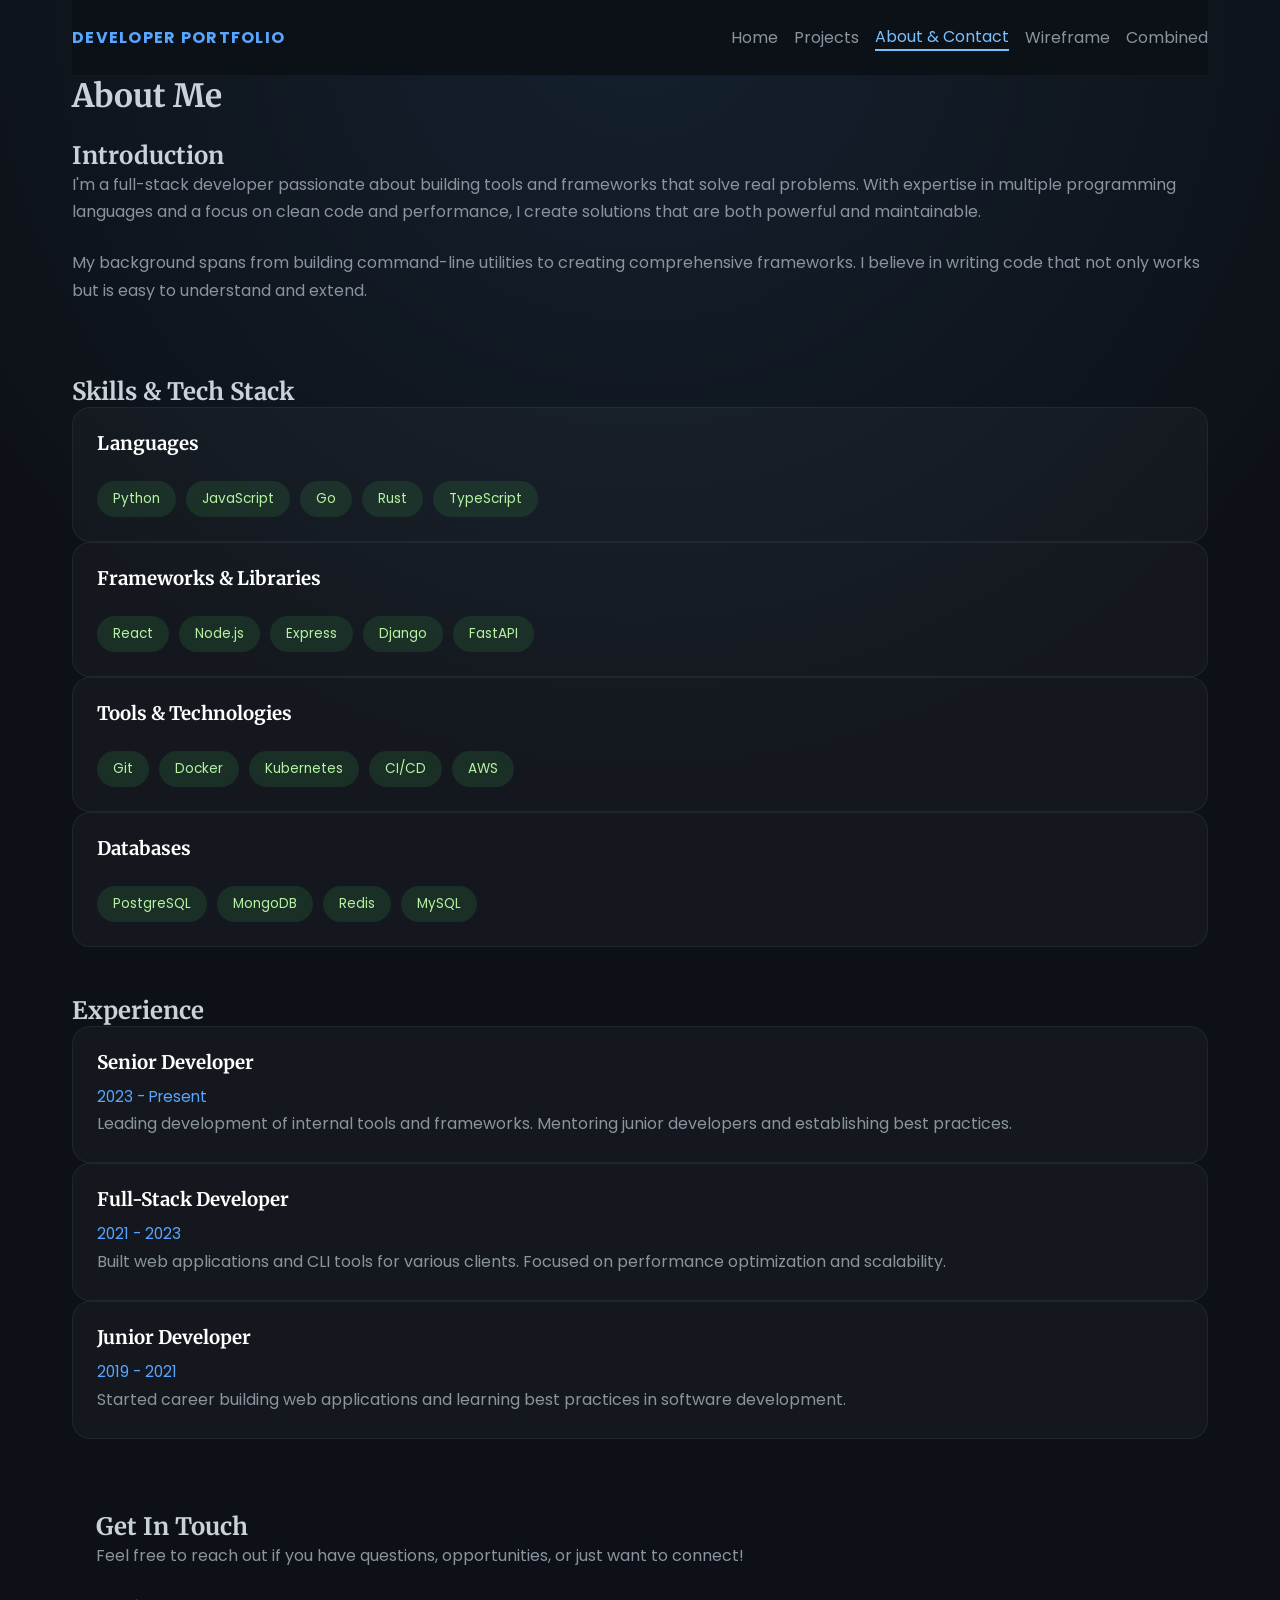
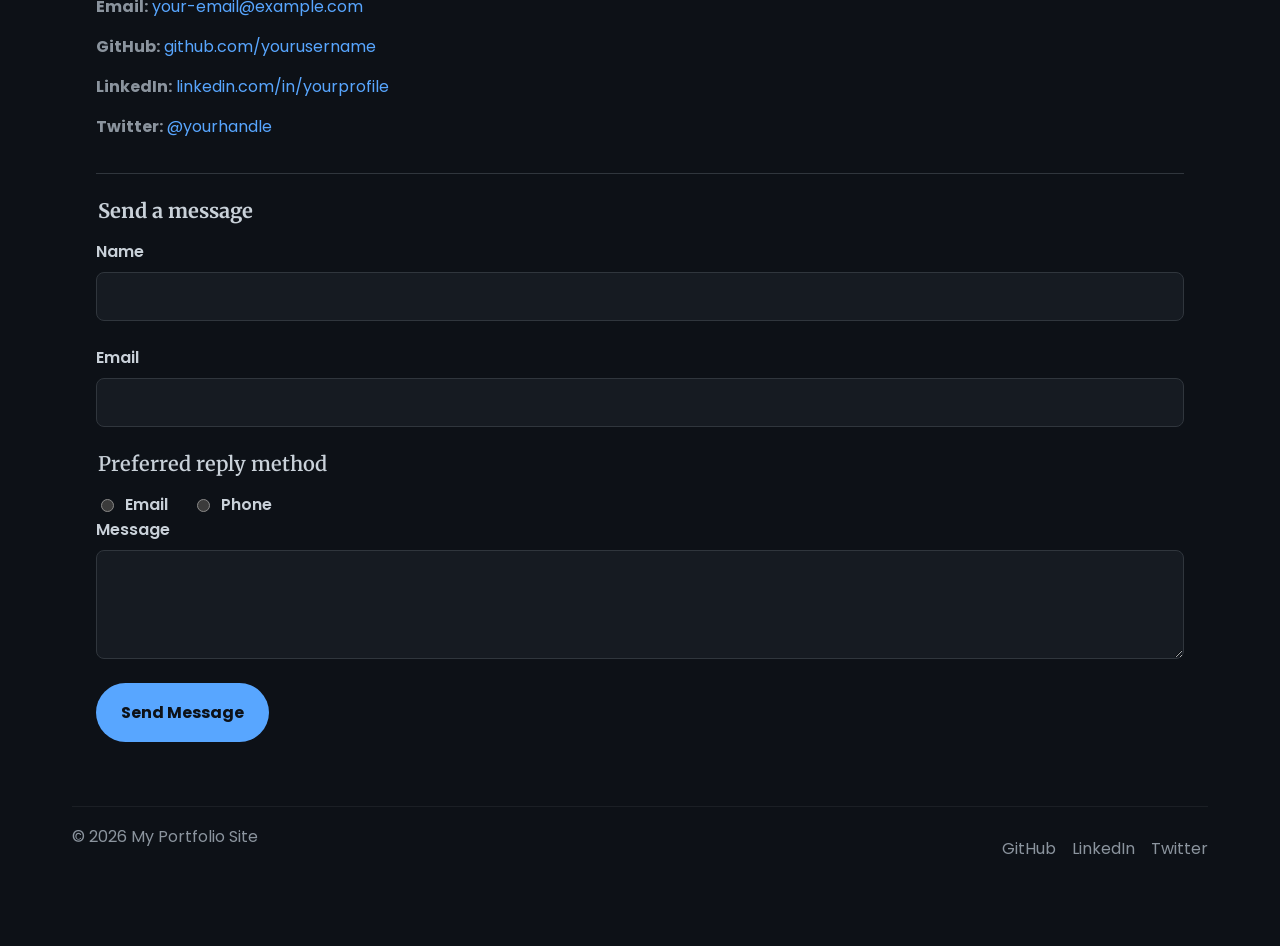
==== pages/about.html @ 25bc6c92 "Extract shared header/footer component and de-duplicate styles Co-Authored-By: Devin AI <158243242+d" ====
<!DOCTYPE html>
<html lang="en">
<head>
    <meta charset="UTF-8">
    <meta name="viewport" content="width=device-width, initial-scale=1.0">
    <title>About &amp; Contact - My Portfolio</title>
    <link rel="stylesheet" href="../assets/css/styles.css">
    <script src="../assets/js/site-chrome.js"></script>
</head>
<body>
    <div class="site-wrapper">

    <!-- Shared Navigation -->
    <site-header root="../" current="about"></site-header>

    <!-- Page Content -->
    <main class="page-main">
        <h1>About Me</h1>

        <!-- About Section -->
        <section class="about-section">
            <h2>Introduction</h2>
            <p>I'm a full-stack developer passionate about building tools and frameworks that solve real problems. With expertise in multiple programming languages and a focus on clean code and performance, I create solutions that are both powerful and maintainable.</p>
            <p>My background spans from building command-line utilities to creating comprehensive frameworks. I believe in writing code that not only works but is easy to understand and extend.</p>
        </section>

        <!-- Skills &amp; Tech Stack Section -->
        <section class="skills-section">
            <h2>Skills &amp; Tech Stack</h2>

            <article class="skill-category">
                <h3>Languages</h3>
                <div class="skill-list">
                    <span class="skill-tag">Python</span>
                    <span class="skill-tag">JavaScript</span>
                    <span class="skill-tag">Go</span>
                    <span class="skill-tag">Rust</span>
                    <span class="skill-tag">TypeScript</span>
                </div>
            </article>

            <article class="skill-category">
                <h3>Frameworks &amp; Libraries</h3>
                <div class="skill-list">
                    <span class="skill-tag">React</span>
                    <span class="skill-tag">Node.js</span>
                    <span class="skill-tag">Express</span>
                    <span class="skill-tag">Django</span>
                    <span class="skill-tag">FastAPI</span>
                </div>
            </article>

            <article class="skill-category">
                <h3>Tools &amp; Technologies</h3>
                <div class="skill-list">
                    <span class="skill-tag">Git</span>
                    <span class="skill-tag">Docker</span>
                    <span class="skill-tag">Kubernetes</span>
                    <span class="skill-tag">CI/CD</span>
                    <span class="skill-tag">AWS</span>
                </div>
            </article>

            <article class="skill-category">
                <h3>Databases</h3>
                <div class="skill-list">
                    <span class="skill-tag">PostgreSQL</span>
                    <span class="skill-tag">MongoDB</span>
                    <span class="skill-tag">Redis</span>
                    <span class="skill-tag">MySQL</span>
                </div>
            </article>
        </section>

        <!-- Experience Section -->
        <section class="experience-section">
            <h2>Experience</h2>

            <article class="experience-item">
                <h3>Senior Developer</h3>
                <p class="time-period">2023 - Present</p>
                <p>Leading development of internal tools and frameworks. Mentoring junior developers and establishing best practices.</p>
            </article>

            <article class="experience-item">
                <h3>Full-Stack Developer</h3>
                <p class="time-period">2021 - 2023</p>
                <p>Built web applications and CLI tools for various clients. Focused on performance optimization and scalability.</p>
            </article>

            <article class="experience-item">
                <h3>Junior Developer</h3>
                <p class="time-period">2019 - 2021</p>
                <p>Started career building web applications and learning best practices in software development.</p>
            </article>
        </section>

        <!-- Contact Section -->
        <section class="contact-section">
            <h2>Get In Touch</h2>
            <p>Feel free to reach out if you have questions, opportunities, or just want to connect!</p>

            <div class="contact-info">
                <p>
                    <strong>Email:</strong>
                    <a href="mailto:your-email@example.com">your-email@example.com</a>
                </p>
                <p>
                    <strong>GitHub:</strong>
                    <a href="https://github.com/yourusername" target="_blank" rel="noopener noreferrer">github.com/yourusername</a>
                </p>
                <p>
                    <strong>LinkedIn:</strong>
                    <a href="https://linkedin.com/in/yourprofile" target="_blank" rel="noopener noreferrer">linkedin.com/in/yourprofile</a>
                </p>
                <p>
                    <strong>Twitter:</strong>
                    <a href="https://twitter.com/yourhandle" target="_blank" rel="noopener noreferrer">@yourhandle</a>
                </p>
            </div>

            <form class="contact-form" novalidate>
                <fieldset>
                    <legend>Send a message</legend>

                    <div class="form-field">
                        <label for="contact-name">Name</label>
                        <input id="contact-name" name="name" type="text" autocomplete="name" required aria-describedby="name-error">
                        <p class="error-message" id="name-error">Enter your name.</p>
                    </div>

                    <div class="form-field">
                        <label for="contact-email">Email</label>
                        <input id="contact-email" name="email" type="email" autocomplete="email" required aria-describedby="email-error">
                        <p class="error-message" id="email-error">Enter a valid email address.</p>
                    </div>

                    <fieldset class="contact-method-group">
                        <legend>Preferred reply method</legend>
                        <div class="radio-options">
                            <div>
                                <input id="reply-email" name="reply-method" type="radio" value="email" required aria-describedby="reply-error">
                                <label for="reply-email">Email</label>
                            </div>
                            <div>
                                <input id="reply-phone" name="reply-method" type="radio" value="phone" aria-describedby="reply-error">
                                <label for="reply-phone">Phone</label>
                            </div>
                        </div>
                        <p class="error-message" id="reply-error">Choose a preferred reply method.</p>
                    </fieldset>

                    <div class="form-field">
                        <label for="contact-message">Message</label>
                        <textarea id="contact-message" name="message" rows="5" required aria-describedby="message-error"></textarea>
                        <p class="error-message" id="message-error">Enter a brief message.</p>
                    </div>

                    <button class="cta-button" type="submit">Send Message</button>
                    <p class="form-status" role="status" aria-live="polite"></p>
                </fieldset>
            </form>
        </section>
    </main>

    <!-- Footer Element -->
    <site-footer></site-footer>
    </div>
    <script src="../assets/js/contact-form.js"></script>
</body>
</html>
---- assets/css/styles.css ----
/* Shared portfolio styles */
@import url('https://fonts.googleapis.com/css2?family=Merriweather:wght@400;700&family=Poppins:wght@300;400;600;700&display=swap');

:root {
    color-scheme: dark;
    /* color palette */
    --bg: #0d1117;
    --surface: #161b22;
    --surface-strong: #21262d;
    --surface-soft: rgba(255, 255, 255, 0.03);
    --border: #30363d;
    --border-soft: rgba(115, 132, 145, 0.12);
    --accent: #58a6ff;
    --accent-strong: #79c0ff;
    --text: #c9d1d9;
    --muted: #8b949e;
    --success: #3fb950;
    --shadow: 0 18px 45px rgba(0, 0, 0, 0.25);

    /* spacing scale (multiples of 8px) */
    --space-1: 8px;
    --space-2: 16px;
    --space-3: 24px;
    --space-4: 32px;
    --space-5: 40px;
    --space-6: 48px;

    /* border radius tokens */
    --radius-sm: 8px;
    --radius-md: 16px;
    --radius-lg: 24px;
}

* {
    box-sizing: border-box;
}

html {
    scroll-behavior: smooth;
}

body {
    margin: 0;
    min-height: 100vh;
    font-family: 'Poppins', system-ui, -apple-system, BlinkMacSystemFont, "Segoe UI", sans-serif;
    background: radial-gradient(circle at top, rgba(88, 166, 255, 0.10), transparent 30%), var(--bg);
    color: var(--text);
}

h1, h2, h3, h4, h5, h6 {
    font-family: 'Merriweather', serif;
    font-weight: 700;
    color: var(--text);
    margin: 0;
}

a {
    color: inherit;
    text-decoration: none;
}

img {
    max-width: 100%;
}

button {
    font: inherit;
}

.site-wrapper {
    max-width: 1200px;
    margin: 0 auto;
    padding: 0 var(--space-3) var(--space-6);
}

/* Shared chrome custom elements are transparent wrappers so the header can
   stay sticky relative to the page. */
site-header,
site-footer {
    display: contents;
}

.site-header,
.site-footer {
    width: 100%;
    padding: var(--space-3) 0;
}

.site-header {
    position: sticky;
    top: 0;
    z-index: 10;
    background: rgba(13, 17, 23, 0.92);
    backdrop-filter: blur(18px);
    border-bottom: 1px solid rgba(255, 255, 255, 0.04);
}

.header-nav {
    display: flex;
    align-items: center;
    justify-content: space-between;
    gap: 16px;
    flex-wrap: wrap;
}

.header-brand {
    font-size: 1rem;
    font-weight: 700;
    letter-spacing: 0.08em;
    text-transform: uppercase;
    color: var(--accent);
}

.header-links {
    display: flex;
    align-items: center;
    justify-content: flex-end;
    gap: var(--space-2);
    flex-wrap: wrap;
}

.header-links a {
    color: var(--muted);
    transition: color 0.2s ease;
}

.header-links a.active,
.header-links a:hover {
    color: var(--accent);
}

.hero,
.section-block {
    background: var(--surface);
    border: 1px solid var(--border);
    border-radius: 24px;
    box-shadow: var(--shadow);
}

.hero {
    padding: 48px;
    margin: 32px 0;
}

.hero h1 {
    margin: 0 0 18px;
    font-size: clamp(2.4rem, 4vw, 4.2rem);
    line-height: 1.02;
    color: var(--accent);
}

.hero p {
    margin: 0 0 28px;
    max-width: 720px;
    line-height: 1.8;
    color: var(--muted);
}

.cta-button,
.view-details,
.view-all,
.project-link,
.breadcrumb a {
    display: inline-flex;
    align-items: center;
    justify-content: center;
    gap: 0.5rem;
    padding: var(--space-2) var(--space-3);
    border-radius: 999px;
    border: 1px solid transparent;
    background: var(--accent);
    color: #0d1117;
    font-weight: 700;
    transition: transform 0.2s ease, background-color 0.2s ease;
}

.cta-button:hover,
.view-details:hover,
.view-all:hover,
.project-link:hover,
.breadcrumb a:hover {
    transform: translateY(-1px);
    background: #79c0ff;
}

.comparison-grid,
.featured-projects,
.projects-grid,
.skills-grid,
.experience-grid,
.project-card,
.related-projects,
.project-links,
.tech-stack-list {
    display: grid;
    gap: 20px;
}

.comparison-grid {
    grid-template-columns: repeat(auto-fit, minmax(300px, 1fr));
}

.featured-header {
    display: flex;
    justify-content: space-between;
    align-items: flex-end;
    gap: var(--space-4);
    padding-bottom: var(--space-3);
    border-bottom: 1px solid rgba(255, 255, 255, 0.06);
}

.featured-header p {
    margin: var(--space-1) 0 0;
    color: var(--muted);
    max-width: 560px;
    line-height: 1.7;
}

.project-list {
    display: flex;
    flex-wrap: wrap;
    gap: var(--space-4);
    justify-content: space-between;
}

.project-list .project-card {
    flex: 1 1 min(320px, 100%);
    min-width: 280px;
    max-width: 360px;
}

@media (max-width: 1024px) {
    .project-list .project-card {
        flex: 1 1 calc(50% - 1rem);
        max-width: calc(50% - 1rem);
    }
}

@media (max-width: 768px) {
    .featured-header {
        flex-direction: column;
        align-items: stretch;
    }

    .project-list .project-card {
        flex: 1 1 100%;
        max-width: 100%;
    }
}

@media (min-width: 1200px) {
    .project-list .project-card {
        flex: 1 1 30%;
        max-width: 32%;
    }
}

.comparison-card h3 {
    margin-top: 0;
    color: var(--accent);
}

.comparison-card ul {
    margin: 16px 0 0;
    padding-left: 20px;
    color: var(--muted);
}

.comparison-card li {
    margin-bottom: 8px;
}

.iframe-grid {
    grid-template-columns: repeat(auto-fit, minmax(320px, 1fr));
}

.preview-panel {
    background: var(--surface-soft);
    border: 1px solid var(--border-soft);
    border-radius: var(--radius-md);
    overflow: hidden;
    display: grid;
    gap: var(--space-1);
}

.panel-heading {
    display: flex;
    justify-content: space-between;
    align-items: flex-start;
    gap: var(--space-2);
    padding: var(--space-2) var(--space-3);
    border-bottom: 1px solid var(--border-soft);
}

.panel-heading h3 {
    margin: 0;
    font-size: 1.1rem;
}

.panel-heading .preview-note {
margin: var(--space-1) 0 0;
    font-size: 0.95rem;
    color: var(--muted);
    max-width: 280px;
}

.panel-heading a {
    color: var(--accent);
    font-weight: 700;
    white-space: nowrap;
}

.preview-frame {
    width: 100%;
    min-height: 550px;
    border: none;
    background: #0d1117;
}

@media (max-width: 900px) {
    .preview-frame {
        min-height: 520px;
    }
}

@media (max-width: 620px) {
    .preview-frame {
        min-height: 420px;
    }
}

.featured-projects h2,
.projects-page h1,
.about-page h1,
.project-detail-page h1,
.section-title {
    font-size: 1.75rem;
    margin-bottom: 12px;
    color: var(--text);
}

.comparison-card,
.project-card,
.related-project-card,
.skill-category,
.experience-item,
.contact-section,
.tech-item,
.screenshot-placeholder,
.code-snippet,
.project-links .link-group,
.project-hero,
.problem-statement,
.solution-section,
.tech-stack-section,
.related-projects {
    padding: 24px;
}

.comparison-card,
.project-card,
.related-project-card,
.skill-category,
.experience-item,
.screenshot-placeholder,
.code-snippet,
.project-links .link-group,
.tech-stack-item {
    border-radius: 18px;
    background: var(--surface-soft);
    border: 1px solid var(--border-soft);
}

.project-card h2,
.project-card h3,
.related-project-card h3,
.skill-category h3,
.experience-item h3 {
    margin: 0 0 10px;
    color: #ffffff;
}

.project-card p,
.related-project-card p,
.skill-category p,
.experience-item p,
.tech-item,
.contact-info p,
.project-hero p {
    margin: 0;
    color: var(--muted);
    line-height: 1.75;
}

.tech-tags,
.skill-list,
.project-metadata,
.contact-info {
    display: flex;
    flex-wrap: wrap;
    gap: 10px;
    align-items: center;
}

.tag,
.skill-tag,
.category-badge,
.status-badge,
.year,
.breadcrumb a,
.filter-btn {
    display: inline-flex;
    align-items: center;
    padding: var(--space-1) var(--space-2);
    border-radius: 999px;
    background: rgba(88, 166, 255, 0.12);
    color: var(--text);
    font-size: 0.85rem;
}

.category-badge,
.status-badge,
.year {
    font-weight: 700;
    color: var(--text);
    background: rgba(56, 139, 255, 0.16);
}

.status-badge {
    background: rgba(63, 185, 80, 0.16);
}

.project-metadata {
    gap: 12px;
    margin-top: 16px;
}

.filters {
    grid-template-columns: repeat(4, minmax(0, auto));
    margin-bottom: 24px;
}

.filter-btn {
    border: 1px solid rgba(255, 255, 255, 0.08);
    background: var(--surface);
    cursor: pointer;
    transition: background-color 0.2s ease, border-color 0.2s ease;
}

.filter-btn:hover,
.filter-btn.active {
    background: rgba(88, 166, 255, 0.16);
    border-color: var(--accent);
    color: var(--accent);
}

.projects-grid {
    grid-template-columns: repeat(auto-fit, minmax(260px, 1fr));
}

.project-card .category-badge {
    margin-top: 16px;
}

.view-more {
    display: flex;
    justify-content: center;
    margin-top: 20px;
}

.about-section,
.skills-section,
.experience-section,
.contact-section,
.project-hero,
.problem-statement,
.solution-section,
.tech-stack-section,
.related-projects {
    margin-bottom: 24px;
}

.skills-grid {
    grid-template-columns: repeat(auto-fit, minmax(220px, 1fr));
}

.skill-category {
    display: grid;
    gap: 16px;
}

.skill-list {
    justify-content: flex-start;
}

.skill-tag {
    background: rgba(63, 185, 80, 0.14);
    color: #b5f2a1;
}

.experience-grid {
    display: grid;
    gap: 16px;
}

.experience-item .time-period {
    margin: 8px 0 0;
    color: var(--accent);
    font-size: 0.95rem;
}

.contact-info {
    display: grid;
    gap: 12px;
}

.contact-info a {
    color: var(--accent);
}

.project-hero {
    display: grid;
    gap: 16px;
}

.project-header {
    display: flex;
    flex-wrap: wrap;
    justify-content: space-between;
    gap: 16px;
    align-items: flex-start;
}

.project-header h1 {
    margin: 0;
    font-size: clamp(2rem, 3vw, 3rem);
}

.project-tagline {
    max-width: 720px;
}

.screenshot-placeholder {
    min-height: 180px;
    display: grid;
    place-items: center;
    text-align: center;
    color: var(--muted);
}

.code-snippet {
    background: #010409;
    border: 1px solid var(--border-soft);
    overflow-x: auto;
}

.code-snippet pre {
    margin: 0;
    padding: 20px;
    color: #c9d1d9;
    font-family: ui-monospace, SFMono-Regular, Menlo, Monaco, Consolas, "Liberation Mono", "Courier New", monospace;
    font-size: 0.95rem;
    line-height: 1.65;
}

.project-links .link-group {
    border: none;
    background: rgba(0, 0, 0, 0.06);
}

.project-links .link-group a {
    width: 100%;
    display: block;
    color: var(--text);
}

.related-projects {
    grid-template-columns: repeat(auto-fit, minmax(240px, 1fr));
}

.site-footer {
    display: flex;
    justify-content: space-between;
    align-items: center;
    flex-wrap: wrap;
    gap: 10px;
    padding-top: 16px;
    border-top: 1px solid rgba(255, 255, 255, 0.06);
    color: var(--muted);
}

.footer-links {
    display: flex;
    gap: 16px;
    flex-wrap: wrap;
}

.footer-links a {
    color: var(--muted);
}

.footer-links a:hover {
    color: var(--accent);
}

@media (max-width: 860px) {
    .hero,
    .project-card,
    .skill-category,
    .experience-item,
    .project-hero,
    .problem-statement,
    .solution-section,
    .tech-stack-section,
    .related-projects,
    .project-links {
        padding: 20px;
    }

    .filters {
        grid-template-columns: repeat(2, minmax(0, 1fr));
    }

    .header-nav {
        justify-content: center;
    }
}

.breadcrumb {
    margin-bottom: 16px;
}

.breadcrumb a {
    display: inline-flex;
    color: var(--accent);
    font-weight: 700;
}

#main {
    padding-top: var(--space-4);
}

/* Two-column layout: main content + sidebar. Uses CSS Grid and is responsive. */
.two-column {
    display: grid;
    grid-template-columns: 1fr 320px;
    gap: var(--space-4);
    align-items: start;
}

/* Make the sidebar collapse under main content on small screens */
@media (max-width: 900px) {
    .two-column {
        grid-template-columns: 1fr;
    }
}

/* Page main uses grid for vertical rhythm */
.page-main {
    display: grid;
    gap: var(--space-3);
}

/* Baseline content styles to avoid unstyled default output */
p {
    margin: 0 0 var(--space-3) 0;
    color: var(--muted);
    line-height: 1.7;
}

ul, ol {
    margin: 0 0 var(--space-3) 0;
    padding-left: 1.25rem;
    color: var(--muted);
}

li {
    margin-bottom: calc(var(--space-1) / 2);
}

nav ul {
    list-style: none;
    margin: 0;
    padding: 0;
    display: flex;
    gap: var(--space-2);
    align-items: center;
}

/* Form controls: consistent sizing and spacing */
input[type="text"],
input[type="email"],
textarea,
select {
    width: 100%;
    padding: var(--space-2);
    border-radius: var(--radius-sm);
    border: 1px solid var(--border);
    background: var(--surface);
    color: var(--text);
    outline: none;
}

input:focus, textarea:focus, select:focus {
    border-color: var(--accent);
    box-shadow: 0 0 0 4px rgba(88,166,255,0.06);
}

/* Make images that sit in columns behave */
.column-img {
    width: 100%;
    height: auto;
    display: block;
    border-radius: var(--radius-sm);
}

/* Small utility classes */
.wf-note { font-size: 0.85em; }
.text-muted { color: var(--muted); }
.text-center { text-align: center; }
.mb-1 { margin-bottom: var(--space-1); }
.mb-2 { margin-bottom: var(--space-2); }
.mb-3 { margin-bottom: var(--space-3); }

@media (max-width: 768px) {
    /* Tablet adjustments */
    .site-wrapper {
        padding: 0 var(--space-2) var(--space-5);
    }

    .hero {
        padding: var(--space-3);
    }

    .preview-frame {
        min-height: 480px;
    }

    .comparison-grid,
    .projects-grid {
        grid-template-columns: repeat(auto-fit, minmax(220px, 1fr));
    }

    .filters {
        grid-template-columns: repeat(2, minmax(0, 1fr));
    }

    .project-header {
        gap: var(--space-2);
    }
}

@media (max-width: 620px) {
    .site-wrapper {
        padding: 0 16px 32px;
    }

    .hero,
    .project-card,
    .skill-category,
    .experience-item,
    .project-hero,
    .problem-statement,
    .solution-section,
    .tech-stack-section,
    .related-projects,
    .project-links {
        padding: 16px;
    }

    .header-links {
        justify-content: center;
        gap: 12px;
    }

    .project-header {
        flex-direction: column;
    }

    .projects-grid,
    .related-projects,
    .skills-grid {
        grid-template-columns: 1fr;
    }
}

@media (max-width: 320px) {
    /* Narrow mobile phones */
    body {
        font-size: 14px;
    }

    .site-wrapper {
        padding: 0 8px 24px;
    }

    .hero {
        padding: var(--space-2);
        margin: var(--space-3) 0;
    }

    .hero h1 {
        font-size: 1.6rem;
        line-height: 1.05;
    }

    .cta-button,
    .view-details,
    .view-all,
    .project-link {
        padding: var(--space-1) var(--space-2);
    }

    .preview-frame {
        min-height: 360px;
    }
}

@media (min-width: 1200px) {
    /* Desktop enhancements */
    .site-wrapper {
        padding-left: var(--space-4);
        padding-right: var(--space-4);
    }

    .two-column {
        grid-template-columns: 1fr 360px;
    }

    .projects-grid {
        grid-template-columns: repeat(3, minmax(240px, 1fr));
    }

    .hero {
        padding: var(--space-6);
    }
}

/* Contact form and accessibility refinements */
.header-brand:focus-visible,
.header-links a:focus-visible,
.footer-links a:focus-visible,
.cta-button:focus-visible,
.view-details:focus-visible,
.view-all:focus-visible,
.filter-btn:focus-visible,
input:focus-visible,
textarea:focus-visible {
    outline: 3px solid var(--accent-strong);
    outline-offset: 3px;
}

.header-links a[aria-current="page"] {
    color: var(--accent-strong);
    border-bottom: 2px solid var(--accent-strong);
}

.contact-form {
    margin-top: var(--space-4);
    padding-top: var(--space-3);
    border-top: 1px solid var(--border);
}

.contact-form fieldset {
    margin: 0;
    padding: 0;
    border: 0;
}

.contact-form legend {
    margin-bottom: var(--space-2);
    font-family: 'Merriweather', serif;
    font-size: 1.25rem;
    font-weight: 700;
    color: var(--text);
}

.form-field,
.contact-method-group {
    display: grid;
    gap: var(--space-1);
    margin-bottom: var(--space-3);
}

.form-field label,
.radio-options label,
.contact-method-group legend {
    color: var(--text);
    font-weight: 600;
}

.radio-options {
    display: flex;
    flex-wrap: wrap;
    gap: var(--space-3);
}

.radio-options div {
    display: flex;
    align-items: center;
    gap: var(--space-1);
}

.error-message {
    display: none;
    margin: 0;
    color: #ffb4ab;
    font-weight: 600;
}

.form-field.has-error input,
.form-field.has-error textarea,
.contact-method-group.has-error {
    border-color: #ffb4ab;
}

.form-field.has-error input,
.form-field.has-error textarea {
    box-shadow: 0 0 0 3px rgba(255, 180, 171, 0.18);
}

.has-error .error-message {
    display: block;
}

.form-status {
    margin: var(--space-2) 0 0;
    color: var(--success);
    font-weight: 700;
}
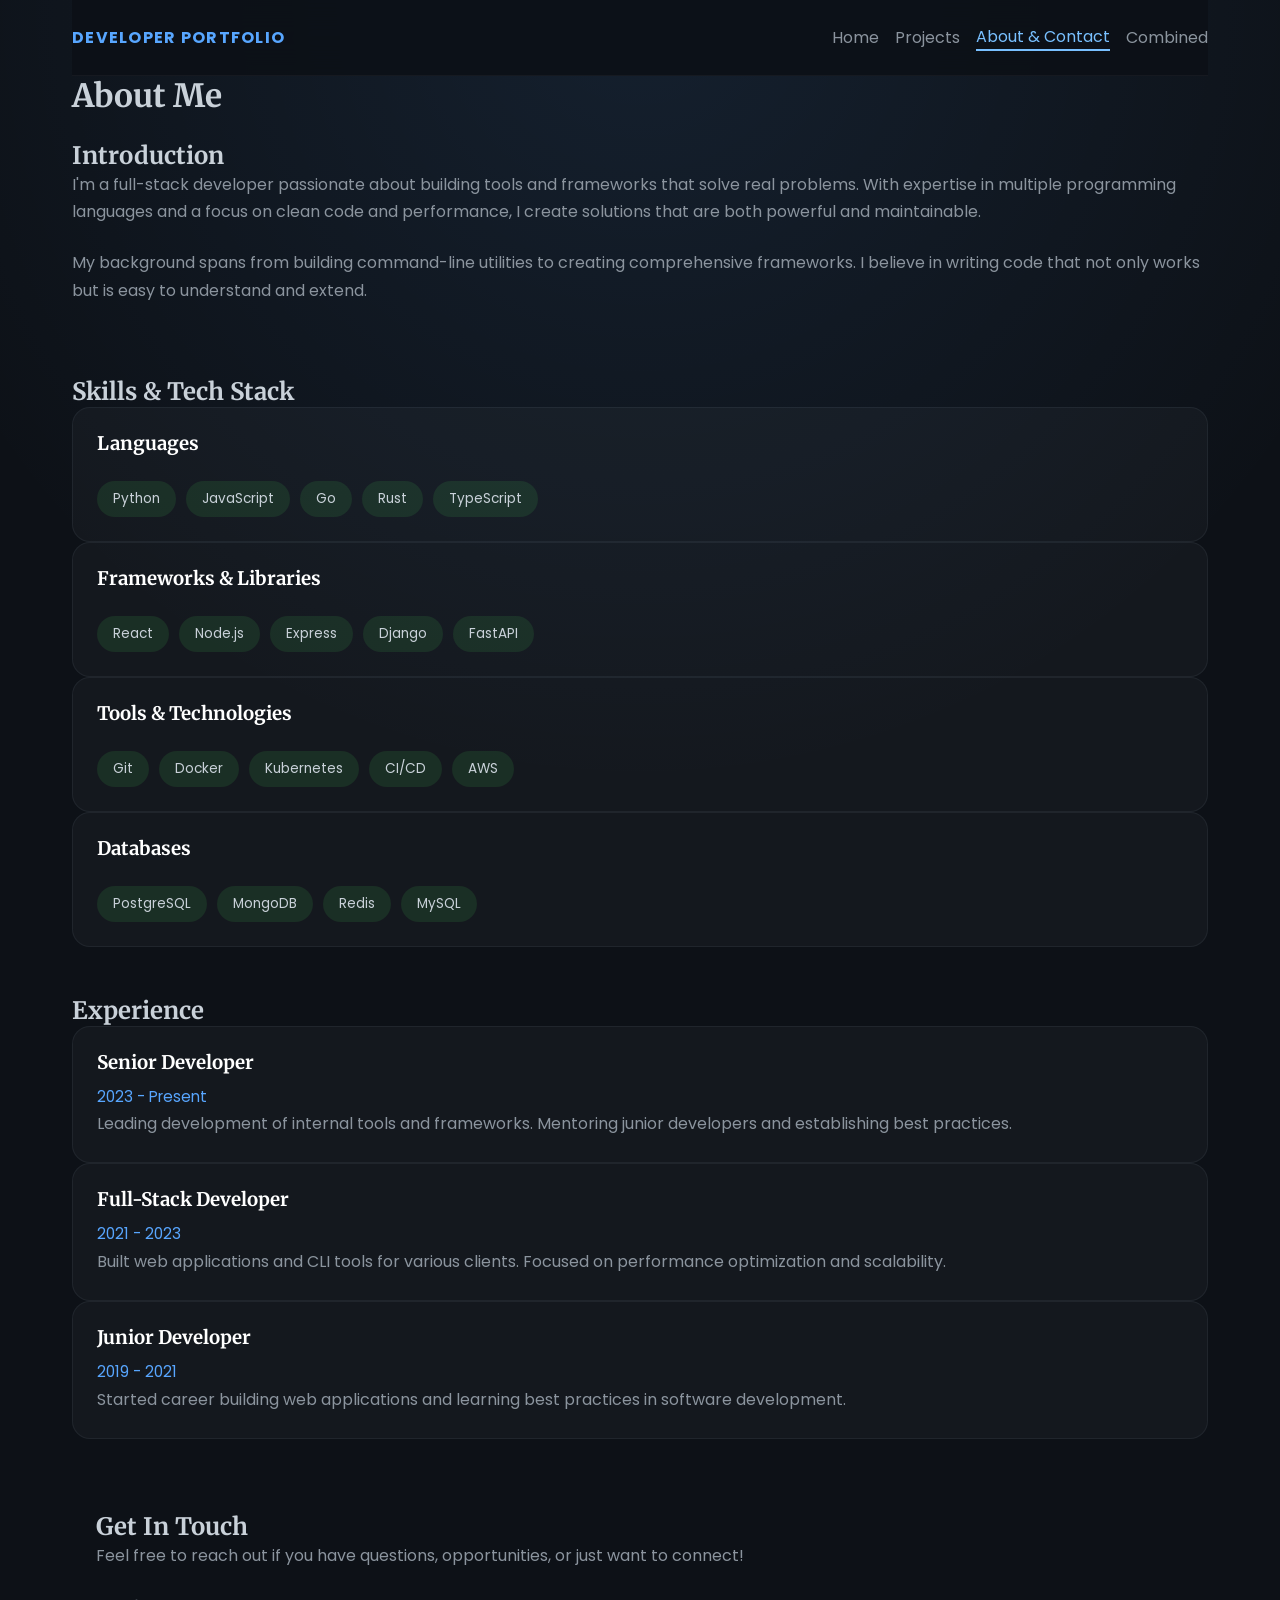
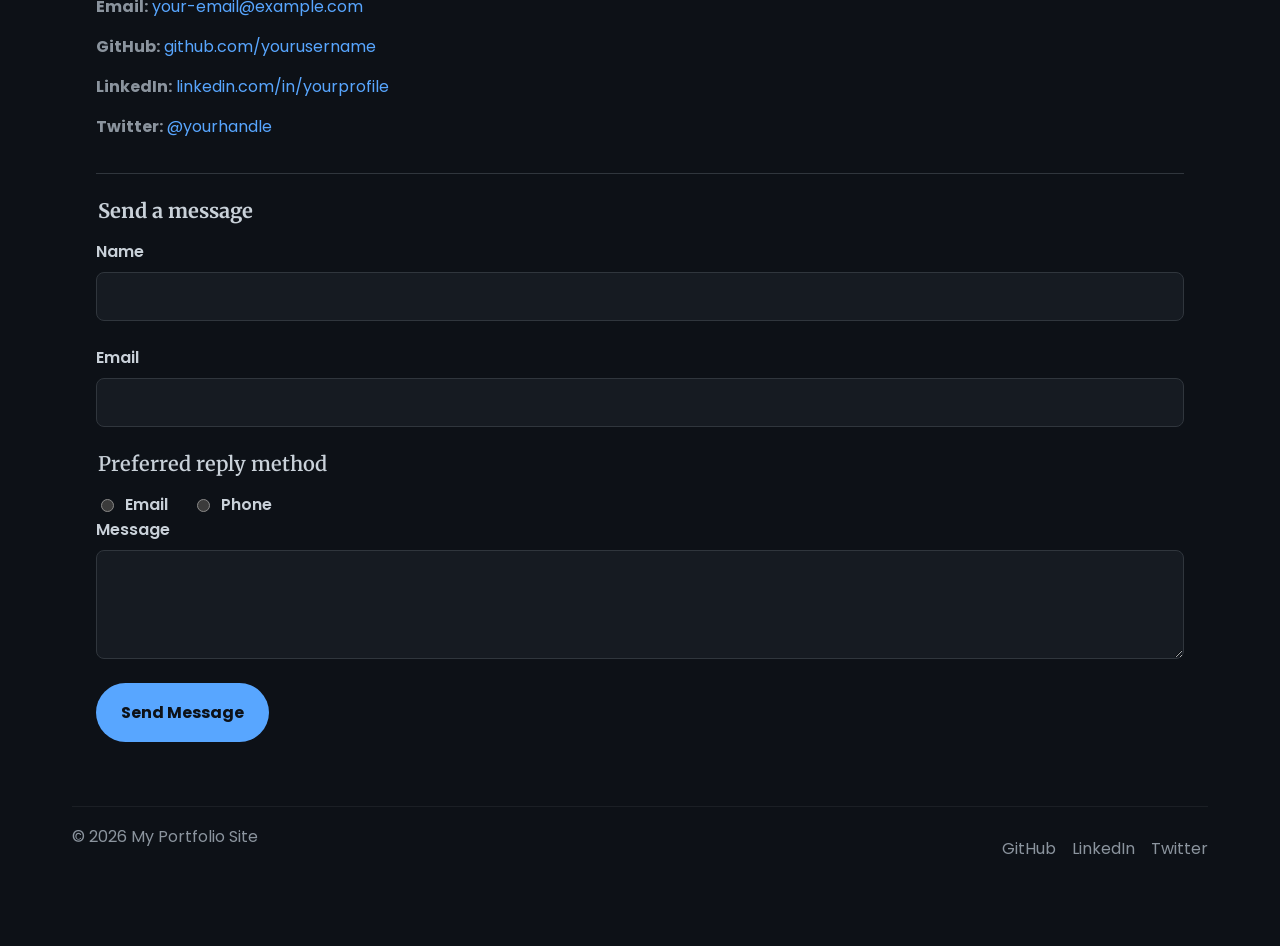
==== commit fe01a01d: "Show specific red error messages under each contact form field Co-Authored-By: Devin AI <158243242+d" ====
--- a/pages/about.html
+++ b/pages/about.html
@@ -5,13 +5,22 @@
     <meta name="viewport" content="width=device-width, initial-scale=1.0">
     <title>About &amp; Contact - My Portfolio</title>
     <link rel="stylesheet" href="../assets/css/styles.css">
-    <script src="../assets/js/site-chrome.js"></script>
 </head>
 <body>
     <div class="site-wrapper">
 
     <!-- Shared Navigation -->
-    <site-header root="../" current="about"></site-header>
+    <header class="site-header">
+        <nav class="header-nav" aria-label="Primary navigation">
+            <a class="header-brand" href="../index.html">Developer Portfolio</a>
+            <div class="header-links">
+                <a href="../index.html">Home</a>
+                <a href="projects.html">Projects</a>
+                <a href="about.html" aria-current="page">About &amp; Contact</a>
+                <a href="combined.html">Combined</a>
+            </div>
+        </nav>
+    </header>
 
     <!-- Page Content -->
     <main class="page-main">
@@ -125,13 +134,13 @@
 
                     <div class="form-field">
                         <label for="contact-name">Name</label>
-                        <input id="contact-name" name="name" type="text" autocomplete="name" required aria-describedby="name-error">
-                        <p class="error-message" id="name-error">Enter your name.</p>
+                        <input id="contact-name" name="name" type="text" autocomplete="name" data-label="Name" required aria-describedby="name-error">
+                        <p class="error-message" id="name-error">Name is required.</p>
                     </div>
 
                     <div class="form-field">
                         <label for="contact-email">Email</label>
-                        <input id="contact-email" name="email" type="email" autocomplete="email" required aria-describedby="email-error">
+                        <input id="contact-email" name="email" type="email" autocomplete="email" data-label="Email" required aria-describedby="email-error">
                         <p class="error-message" id="email-error">Enter a valid email address.</p>
                     </div>
 
@@ -152,8 +161,8 @@
 
                     <div class="form-field">
                         <label for="contact-message">Message</label>
-                        <textarea id="contact-message" name="message" rows="5" required aria-describedby="message-error"></textarea>
-                        <p class="error-message" id="message-error">Enter a brief message.</p>
+                        <textarea id="contact-message" name="message" rows="5" data-label="Message" required aria-describedby="message-error"></textarea>
+                        <p class="error-message" id="message-error">Message is required.</p>
                     </div>
 
                     <button class="cta-button" type="submit">Send Message</button>
@@ -164,8 +173,15 @@
     </main>
 
     <!-- Footer Element -->
-    <site-footer></site-footer>
+    <footer class="site-footer">
+        <p>&copy; 2026 My Portfolio Site</p>
+        <div class="footer-links">
+            <a href="https://github.com" target="_blank" rel="noopener noreferrer">GitHub</a>
+            <a href="https://linkedin.com" target="_blank" rel="noopener noreferrer">LinkedIn</a>
+            <a href="https://twitter.com" target="_blank" rel="noopener noreferrer">Twitter</a>
+        </div>
+    </footer>
     </div>
-    <script src="../assets/js/contact-form.js"></script>
+    <script src="../scripts.js"></script>
 </body>
 </html>
--- a/assets/css/styles.css
+++ b/assets/css/styles.css
@@ -7,9 +7,7 @@
     --bg: #0d1117;
     --surface: #161b22;
     --surface-strong: #21262d;
-    --surface-soft: rgba(255, 255, 255, 0.03);
     --border: #30363d;
-    --border-soft: rgba(115, 132, 145, 0.12);
     --accent: #58a6ff;
     --accent-strong: #79c0ff;
     --text: #c9d1d9;
@@ -71,13 +69,6 @@
     max-width: 1200px;
     margin: 0 auto;
     padding: 0 var(--space-3) var(--space-6);
-}
-
-/* Shared chrome custom elements are transparent wrappers so the header can
-   stay sticky relative to the page. */
-site-header,
-site-footer {
-    display: contents;
 }
 
 .site-header,
@@ -255,6 +246,13 @@
     }
 }
 
+.comparison-card {
+    background: rgba(255, 255, 255, 0.03);
+    border: 1px solid rgba(115, 132, 145, 0.12);
+    border-radius: 18px;
+    padding: 24px;
+}
+
 .comparison-card h3 {
     margin-top: 0;
     color: var(--accent);
@@ -275,8 +273,8 @@
 }
 
 .preview-panel {
-    background: var(--surface-soft);
-    border: 1px solid var(--border-soft);
+    background: rgba(255, 255, 255, 0.03);
+    border: 1px solid rgba(115, 132, 145, 0.12);
     border-radius: var(--radius-md);
     overflow: hidden;
     display: grid;
@@ -289,7 +287,7 @@
     align-items: flex-start;
     gap: var(--space-2);
     padding: var(--space-2) var(--space-3);
-    border-bottom: 1px solid var(--border-soft);
+    border-bottom: 1px solid rgba(115, 132, 145, 0.12);
 }
 
 .panel-heading h3 {
@@ -339,7 +337,6 @@
     color: var(--text);
 }
 
-.comparison-card,
 .project-card,
 .related-project-card,
 .skill-category,
@@ -357,7 +354,6 @@
     padding: 24px;
 }
 
-.comparison-card,
 .project-card,
 .related-project-card,
 .skill-category,
@@ -367,8 +363,8 @@
 .project-links .link-group,
 .tech-stack-item {
     border-radius: 18px;
-    background: var(--surface-soft);
-    border: 1px solid var(--border-soft);
+    background: rgba(255, 255, 255, 0.03);
+    border: 1px solid rgba(115, 132, 145, 0.12);
 }
 
 .project-card h2,
@@ -414,7 +410,7 @@
     padding: var(--space-1) var(--space-2);
     border-radius: 999px;
     background: rgba(88, 166, 255, 0.12);
-    color: var(--text);
+    color: var(--muted);
     font-size: 0.85rem;
 }
 
@@ -550,7 +546,7 @@
 
 .code-snippet {
     background: #010409;
-    border: 1px solid var(--border-soft);
+    border: 1px solid rgba(115, 132, 145, 0.12);
     overflow-x: auto;
 }
 
@@ -715,7 +711,6 @@
 }
 
 /* Small utility classes */
-.wf-note { font-size: 0.85em; }
 .text-muted { color: var(--muted); }
 .text-center { text-align: center; }
 .mb-1 { margin-bottom: var(--space-1); }
@@ -855,6 +850,15 @@
     border-bottom: 2px solid var(--accent-strong);
 }
 
+.tag,
+.skill-tag,
+.category-badge,
+.status-badge,
+.year,
+.filter-btn {
+    color: var(--text);
+}
+
 .contact-form {
     margin-top: var(--space-4);
     padding-top: var(--space-3);
@@ -928,3 +932,7 @@
     color: var(--success);
     font-weight: 700;
 }
+
+.form-status.is-error {
+    color: #ffb4ab;
+}
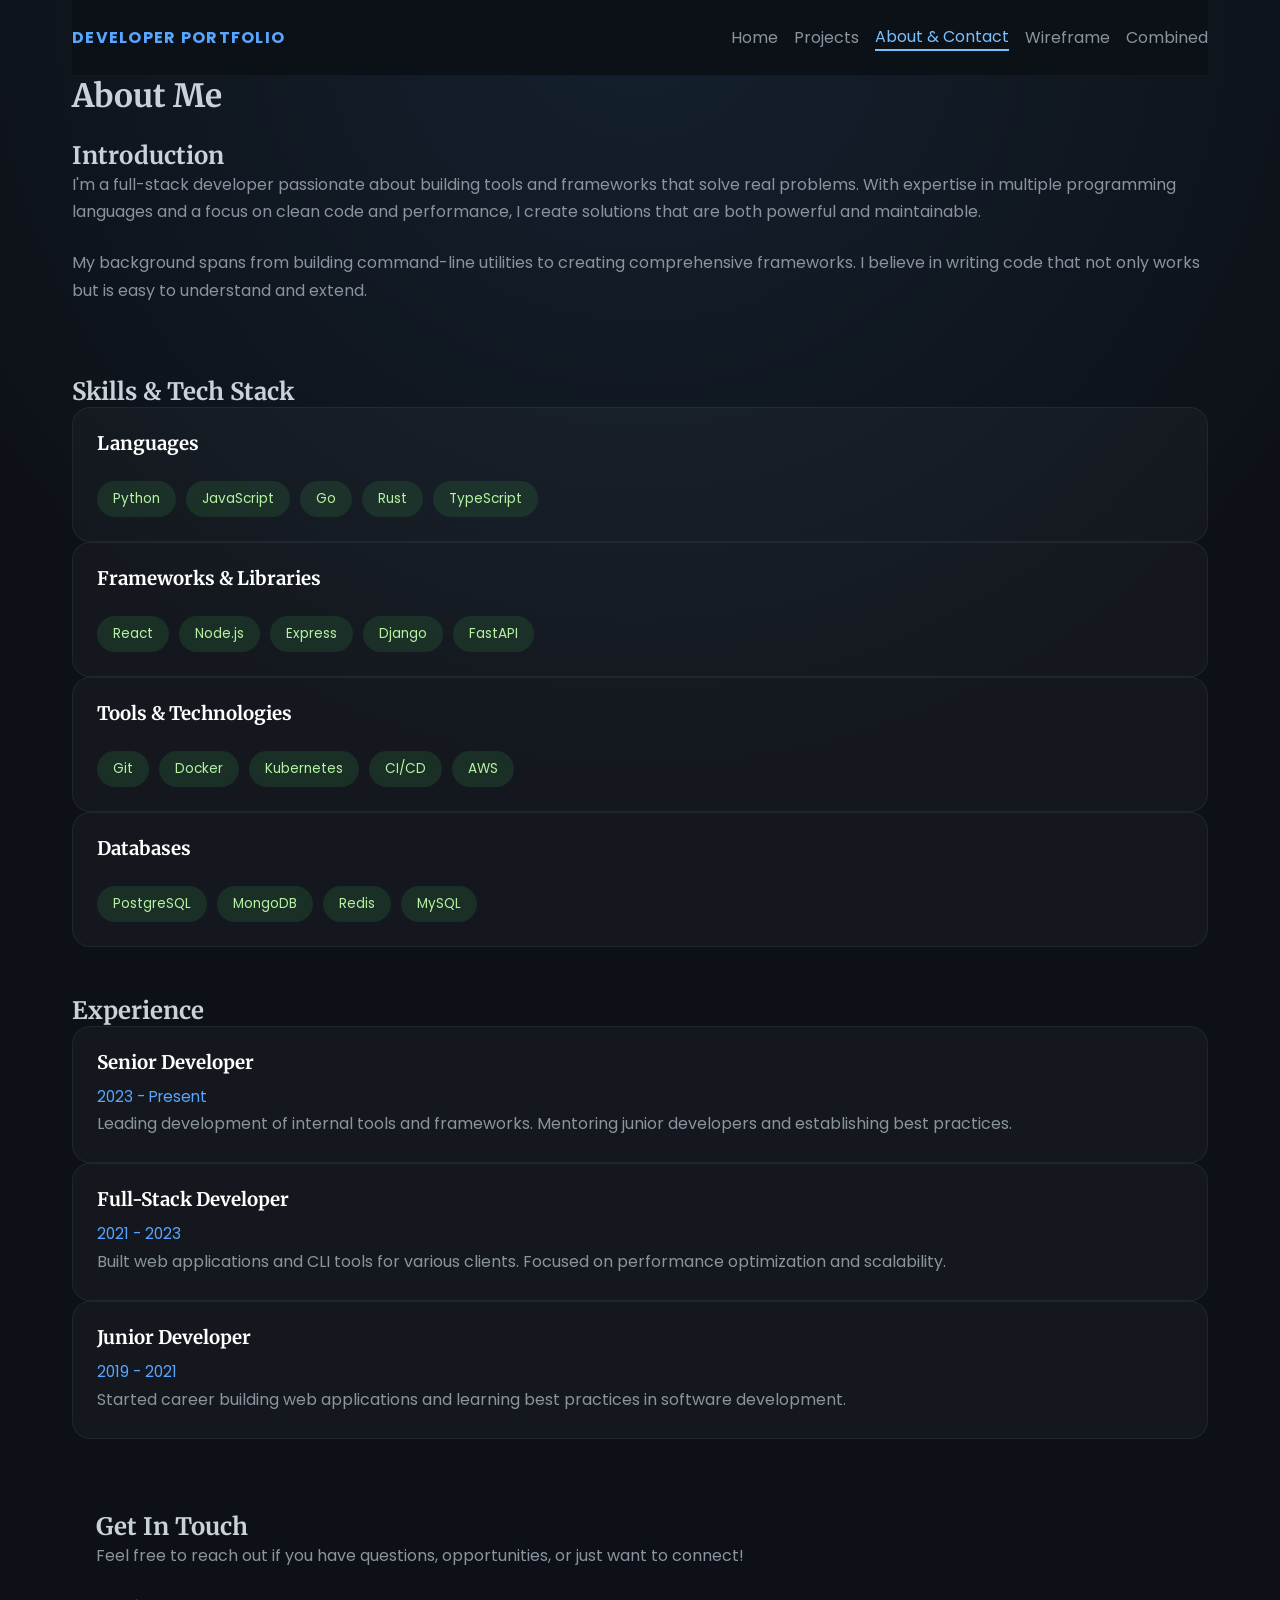
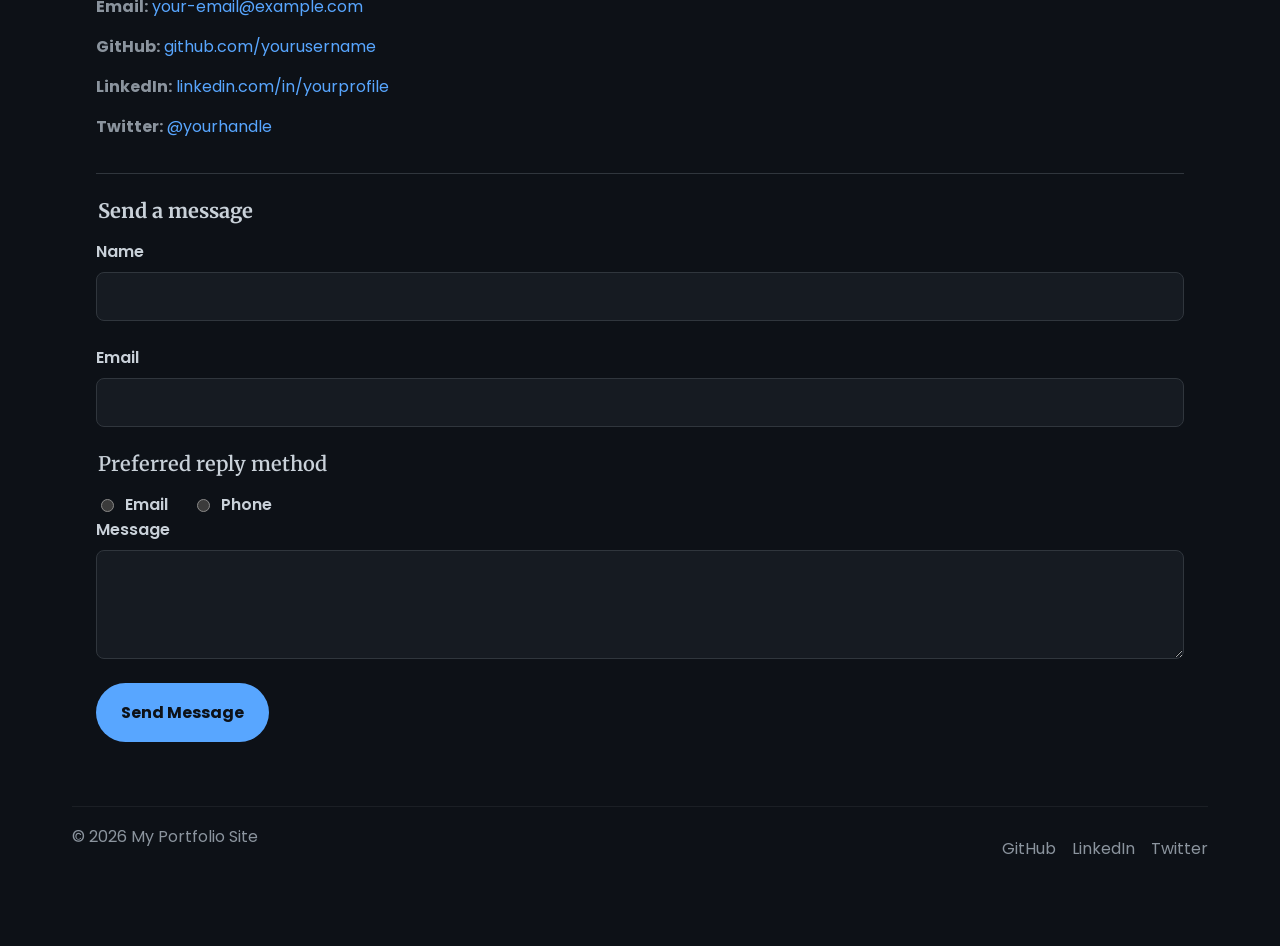
==== commit b09b423f: "Merge remote-tracking branch 'origin/main' into devin/1786561467-shared-utilities" ====
--- a/pages/about.html
+++ b/pages/about.html
@@ -5,22 +5,13 @@
     <meta name="viewport" content="width=device-width, initial-scale=1.0">
     <title>About &amp; Contact - My Portfolio</title>
     <link rel="stylesheet" href="../assets/css/styles.css">
+    <script src="../assets/js/site-chrome.js"></script>
 </head>
 <body>
     <div class="site-wrapper">
 
     <!-- Shared Navigation -->
-    <header class="site-header">
-        <nav class="header-nav" aria-label="Primary navigation">
-            <a class="header-brand" href="../index.html">Developer Portfolio</a>
-            <div class="header-links">
-                <a href="../index.html">Home</a>
-                <a href="projects.html">Projects</a>
-                <a href="about.html" aria-current="page">About &amp; Contact</a>
-                <a href="combined.html">Combined</a>
-            </div>
-        </nav>
-    </header>
+    <site-header root="../" current="about"></site-header>
 
     <!-- Page Content -->
     <main class="page-main">
@@ -173,15 +164,8 @@
     </main>
 
     <!-- Footer Element -->
-    <footer class="site-footer">
-        <p>&copy; 2026 My Portfolio Site</p>
-        <div class="footer-links">
-            <a href="https://github.com" target="_blank" rel="noopener noreferrer">GitHub</a>
-            <a href="https://linkedin.com" target="_blank" rel="noopener noreferrer">LinkedIn</a>
-            <a href="https://twitter.com" target="_blank" rel="noopener noreferrer">Twitter</a>
-        </div>
-    </footer>
+    <site-footer></site-footer>
     </div>
-    <script src="../scripts.js"></script>
+    <script src="../assets/js/contact-form.js"></script>
 </body>
 </html>
--- a/assets/css/styles.css
+++ b/assets/css/styles.css
@@ -7,7 +7,9 @@
     --bg: #0d1117;
     --surface: #161b22;
     --surface-strong: #21262d;
+    --surface-soft: rgba(255, 255, 255, 0.03);
     --border: #30363d;
+    --border-soft: rgba(115, 132, 145, 0.12);
     --accent: #58a6ff;
     --accent-strong: #79c0ff;
     --text: #c9d1d9;
@@ -69,6 +71,13 @@
     max-width: 1200px;
     margin: 0 auto;
     padding: 0 var(--space-3) var(--space-6);
+}
+
+/* Shared chrome custom elements are transparent wrappers so the header can
+   stay sticky relative to the page. */
+site-header,
+site-footer {
+    display: contents;
 }
 
 .site-header,
@@ -246,13 +255,6 @@
     }
 }
 
-.comparison-card {
-    background: rgba(255, 255, 255, 0.03);
-    border: 1px solid rgba(115, 132, 145, 0.12);
-    border-radius: 18px;
-    padding: 24px;
-}
-
 .comparison-card h3 {
     margin-top: 0;
     color: var(--accent);
@@ -273,8 +275,8 @@
 }
 
 .preview-panel {
-    background: rgba(255, 255, 255, 0.03);
-    border: 1px solid rgba(115, 132, 145, 0.12);
+    background: var(--surface-soft);
+    border: 1px solid var(--border-soft);
     border-radius: var(--radius-md);
     overflow: hidden;
     display: grid;
@@ -287,7 +289,7 @@
     align-items: flex-start;
     gap: var(--space-2);
     padding: var(--space-2) var(--space-3);
-    border-bottom: 1px solid rgba(115, 132, 145, 0.12);
+    border-bottom: 1px solid var(--border-soft);
 }
 
 .panel-heading h3 {
@@ -337,6 +339,7 @@
     color: var(--text);
 }
 
+.comparison-card,
 .project-card,
 .related-project-card,
 .skill-category,
@@ -354,6 +357,7 @@
     padding: 24px;
 }
 
+.comparison-card,
 .project-card,
 .related-project-card,
 .skill-category,
@@ -363,8 +367,8 @@
 .project-links .link-group,
 .tech-stack-item {
     border-radius: 18px;
-    background: rgba(255, 255, 255, 0.03);
-    border: 1px solid rgba(115, 132, 145, 0.12);
+    background: var(--surface-soft);
+    border: 1px solid var(--border-soft);
 }
 
 .project-card h2,
@@ -410,7 +414,7 @@
     padding: var(--space-1) var(--space-2);
     border-radius: 999px;
     background: rgba(88, 166, 255, 0.12);
-    color: var(--muted);
+    color: var(--text);
     font-size: 0.85rem;
 }
 
@@ -546,7 +550,7 @@
 
 .code-snippet {
     background: #010409;
-    border: 1px solid rgba(115, 132, 145, 0.12);
+    border: 1px solid var(--border-soft);
     overflow-x: auto;
 }
 
@@ -711,6 +715,7 @@
 }
 
 /* Small utility classes */
+.wf-note { font-size: 0.85em; }
 .text-muted { color: var(--muted); }
 .text-center { text-align: center; }
 .mb-1 { margin-bottom: var(--space-1); }
@@ -850,15 +855,6 @@
     border-bottom: 2px solid var(--accent-strong);
 }
 
-.tag,
-.skill-tag,
-.category-badge,
-.status-badge,
-.year,
-.filter-btn {
-    color: var(--text);
-}
-
 .contact-form {
     margin-top: var(--space-4);
     padding-top: var(--space-3);
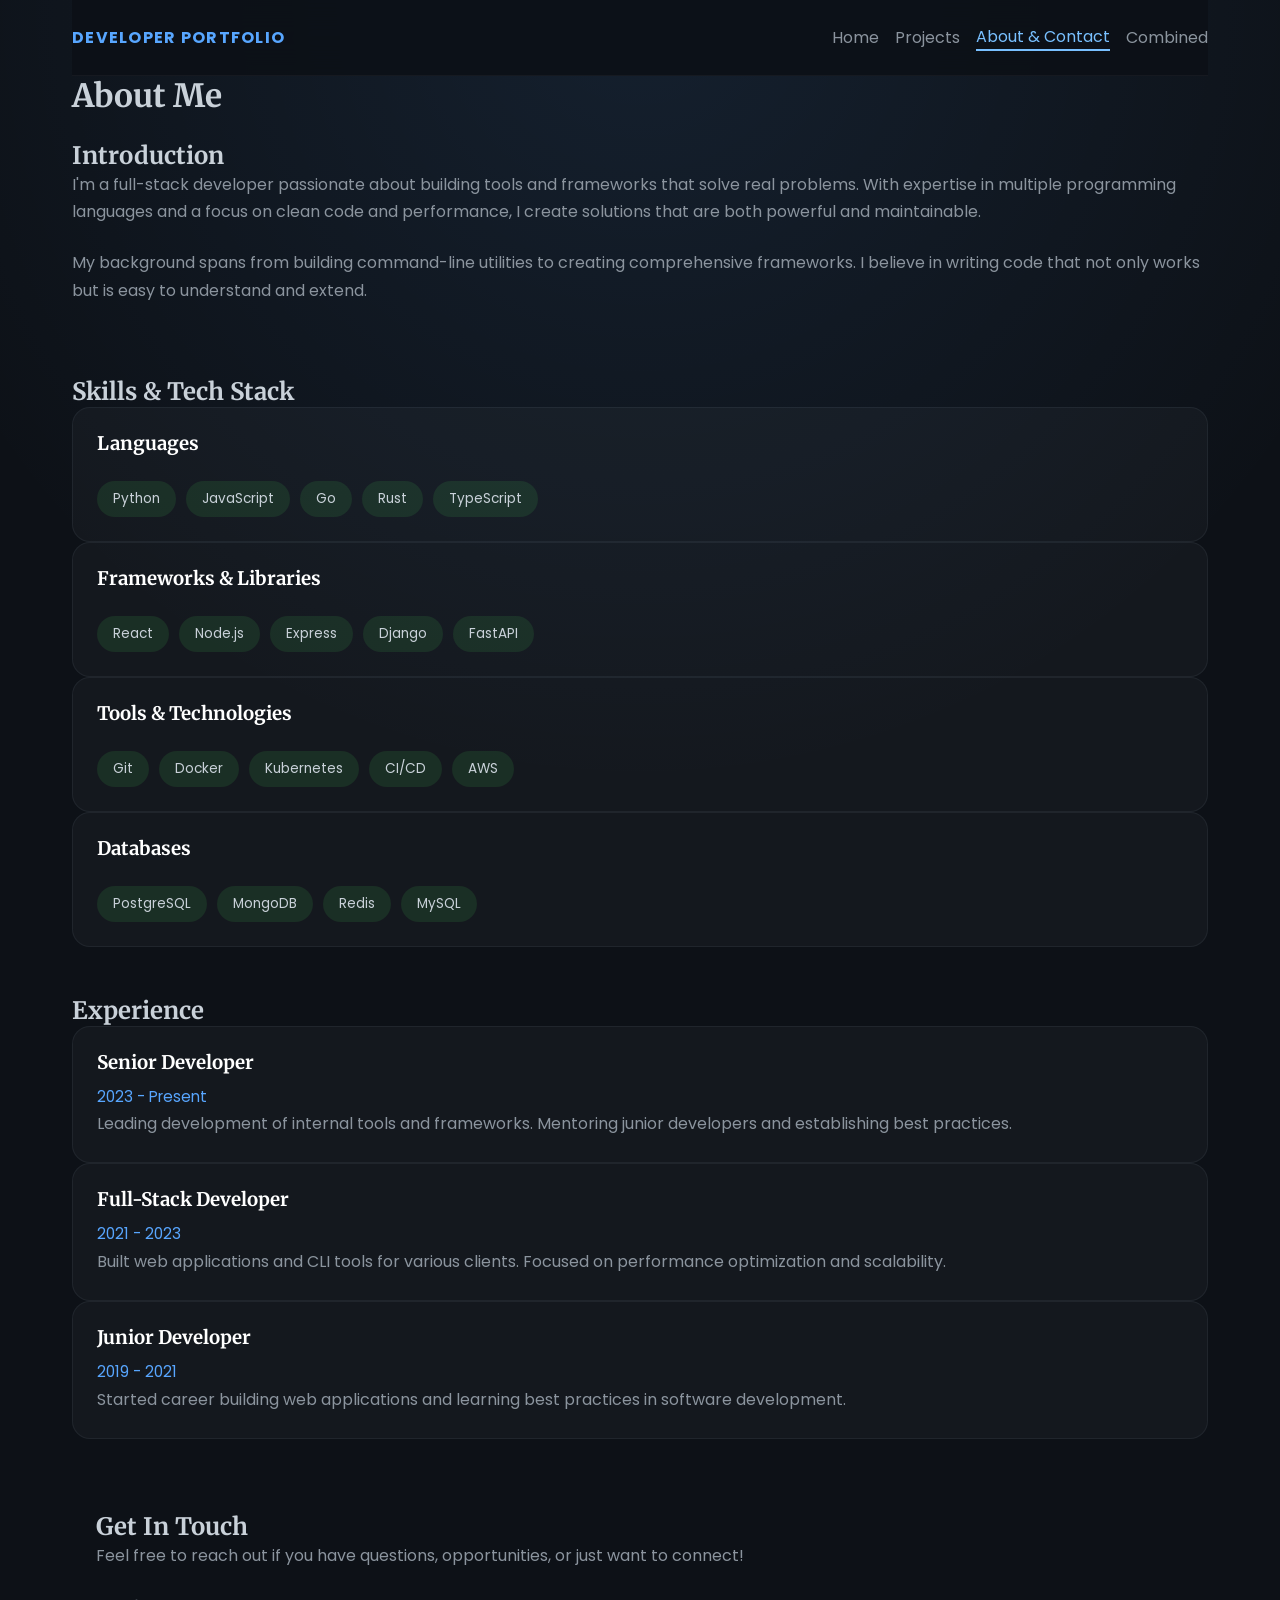
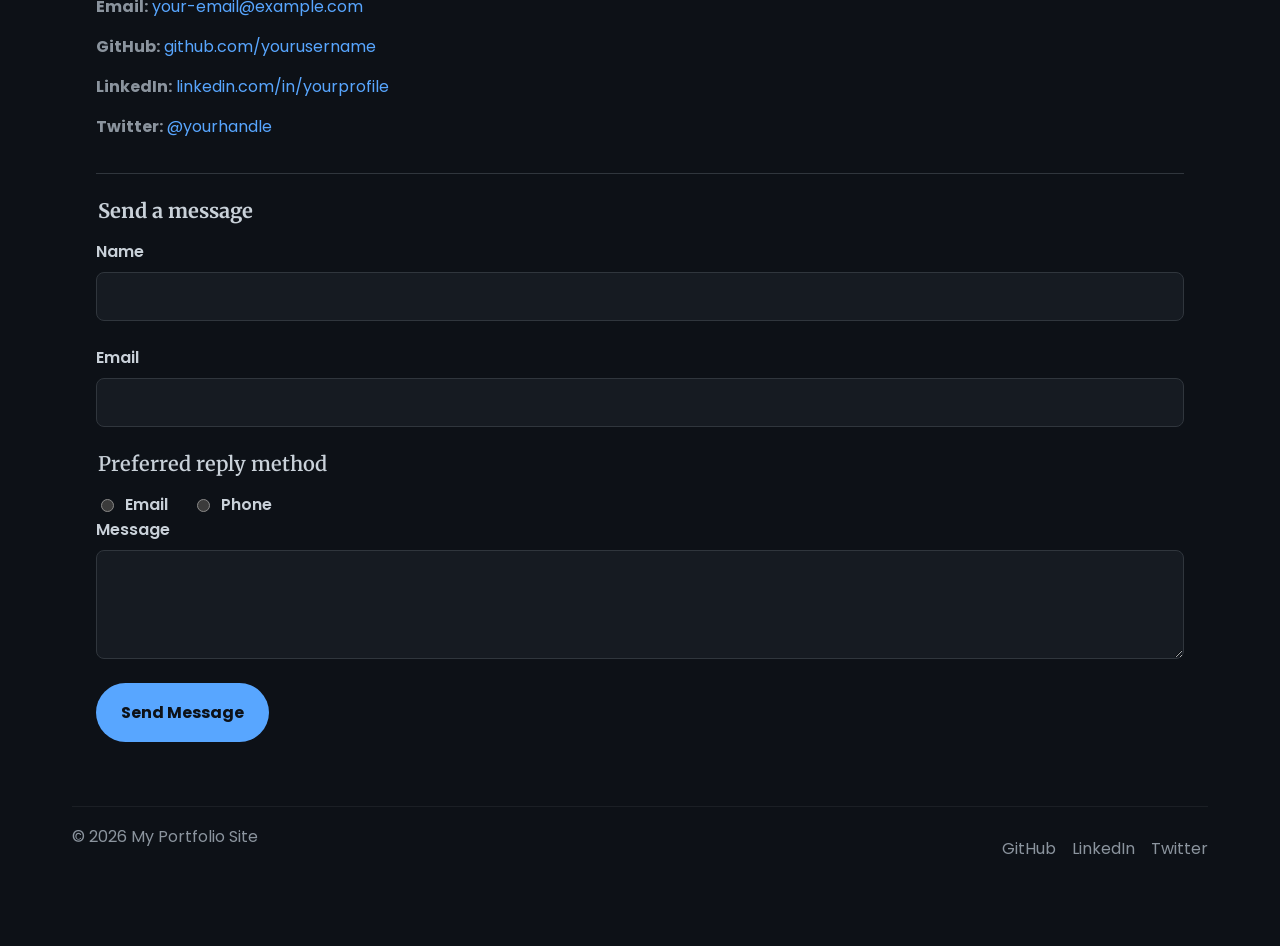
==== commit 5fc9be60: "Merge origin/main into error handling branch Co-Authored-By: Devin AI <158243242+devin-ai-integratio" ====
--- a/pages/about.html
+++ b/pages/about.html
@@ -5,13 +5,22 @@
     <meta name="viewport" content="width=device-width, initial-scale=1.0">
     <title>About &amp; Contact - My Portfolio</title>
     <link rel="stylesheet" href="../assets/css/styles.css">
-    <script src="../assets/js/site-chrome.js"></script>
 </head>
 <body>
     <div class="site-wrapper">
 
     <!-- Shared Navigation -->
-    <site-header root="../" current="about"></site-header>
+    <header class="site-header">
+        <nav class="header-nav" aria-label="Primary navigation">
+            <a class="header-brand" href="../index.html">Developer Portfolio</a>
+            <div class="header-links">
+                <a href="../index.html">Home</a>
+                <a href="projects.html">Projects</a>
+                <a href="about.html" aria-current="page">About &amp; Contact</a>
+                <a href="combined.html">Combined</a>
+            </div>
+        </nav>
+    </header>
 
     <!-- Page Content -->
     <main class="page-main">
@@ -164,8 +173,15 @@
     </main>
 
     <!-- Footer Element -->
-    <site-footer></site-footer>
+    <footer class="site-footer">
+        <p>&copy; 2026 My Portfolio Site</p>
+        <div class="footer-links">
+            <a href="https://github.com" target="_blank" rel="noopener noreferrer">GitHub</a>
+            <a href="https://linkedin.com" target="_blank" rel="noopener noreferrer">LinkedIn</a>
+            <a href="https://twitter.com" target="_blank" rel="noopener noreferrer">Twitter</a>
+        </div>
+    </footer>
     </div>
-    <script src="../assets/js/contact-form.js"></script>
+    <script src="../scripts.js"></script>
 </body>
 </html>
--- a/assets/css/styles.css
+++ b/assets/css/styles.css
@@ -7,9 +7,7 @@
     --bg: #0d1117;
     --surface: #161b22;
     --surface-strong: #21262d;
-    --surface-soft: rgba(255, 255, 255, 0.03);
     --border: #30363d;
-    --border-soft: rgba(115, 132, 145, 0.12);
     --accent: #58a6ff;
     --accent-strong: #79c0ff;
     --text: #c9d1d9;
@@ -71,13 +69,6 @@
     max-width: 1200px;
     margin: 0 auto;
     padding: 0 var(--space-3) var(--space-6);
-}
-
-/* Shared chrome custom elements are transparent wrappers so the header can
-   stay sticky relative to the page. */
-site-header,
-site-footer {
-    display: contents;
 }
 
 .site-header,
@@ -255,6 +246,13 @@
     }
 }
 
+.comparison-card {
+    background: rgba(255, 255, 255, 0.03);
+    border: 1px solid rgba(115, 132, 145, 0.12);
+    border-radius: 18px;
+    padding: 24px;
+}
+
 .comparison-card h3 {
     margin-top: 0;
     color: var(--accent);
@@ -275,8 +273,8 @@
 }
 
 .preview-panel {
-    background: var(--surface-soft);
-    border: 1px solid var(--border-soft);
+    background: rgba(255, 255, 255, 0.03);
+    border: 1px solid rgba(115, 132, 145, 0.12);
     border-radius: var(--radius-md);
     overflow: hidden;
     display: grid;
@@ -289,7 +287,7 @@
     align-items: flex-start;
     gap: var(--space-2);
     padding: var(--space-2) var(--space-3);
-    border-bottom: 1px solid var(--border-soft);
+    border-bottom: 1px solid rgba(115, 132, 145, 0.12);
 }
 
 .panel-heading h3 {
@@ -339,7 +337,6 @@
     color: var(--text);
 }
 
-.comparison-card,
 .project-card,
 .related-project-card,
 .skill-category,
@@ -357,7 +354,6 @@
     padding: 24px;
 }
 
-.comparison-card,
 .project-card,
 .related-project-card,
 .skill-category,
@@ -367,8 +363,8 @@
 .project-links .link-group,
 .tech-stack-item {
     border-radius: 18px;
-    background: var(--surface-soft);
-    border: 1px solid var(--border-soft);
+    background: rgba(255, 255, 255, 0.03);
+    border: 1px solid rgba(115, 132, 145, 0.12);
 }
 
 .project-card h2,
@@ -414,7 +410,7 @@
     padding: var(--space-1) var(--space-2);
     border-radius: 999px;
     background: rgba(88, 166, 255, 0.12);
-    color: var(--text);
+    color: var(--muted);
     font-size: 0.85rem;
 }
 
@@ -550,7 +546,7 @@
 
 .code-snippet {
     background: #010409;
-    border: 1px solid var(--border-soft);
+    border: 1px solid rgba(115, 132, 145, 0.12);
     overflow-x: auto;
 }
 
@@ -715,7 +711,6 @@
 }
 
 /* Small utility classes */
-.wf-note { font-size: 0.85em; }
 .text-muted { color: var(--muted); }
 .text-center { text-align: center; }
 .mb-1 { margin-bottom: var(--space-1); }
@@ -855,6 +850,15 @@
     border-bottom: 2px solid var(--accent-strong);
 }
 
+.tag,
+.skill-tag,
+.category-badge,
+.status-badge,
+.year,
+.filter-btn {
+    color: var(--text);
+}
+
 .contact-form {
     margin-top: var(--space-4);
     padding-top: var(--space-3);
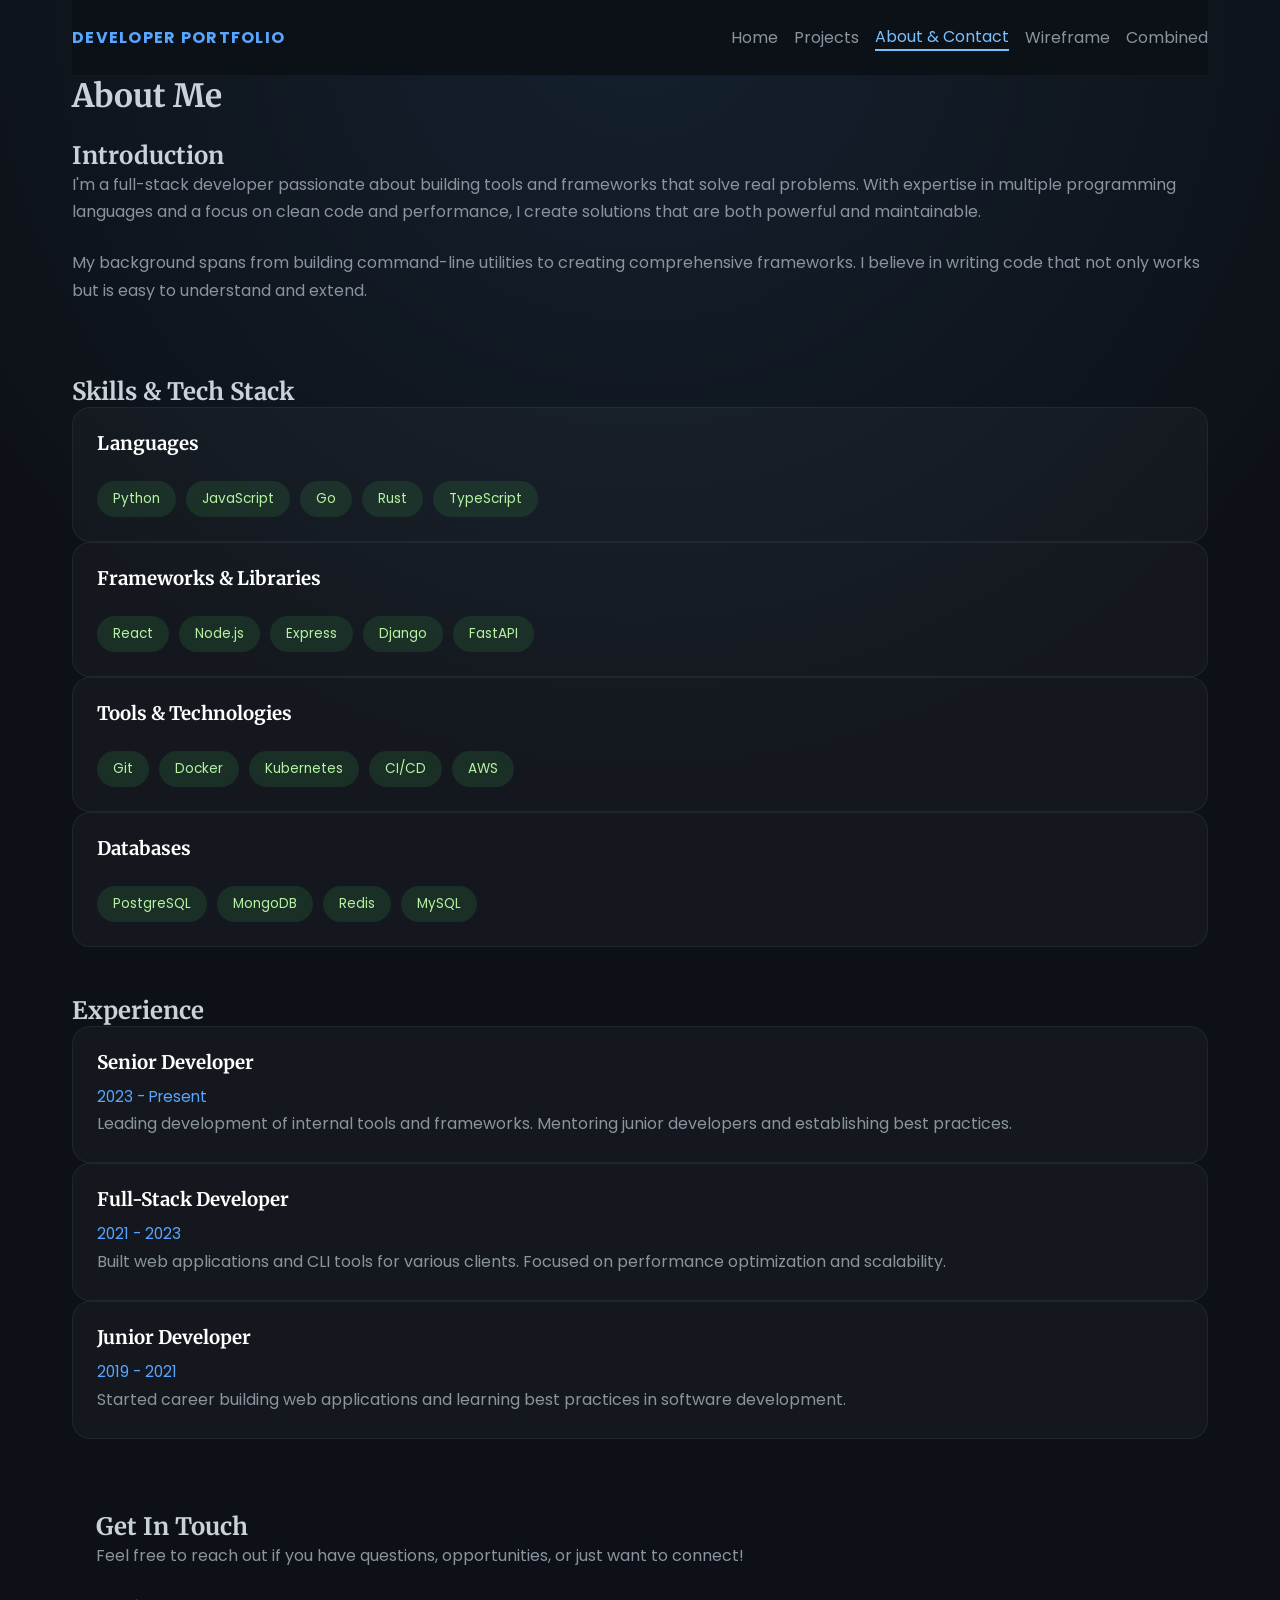
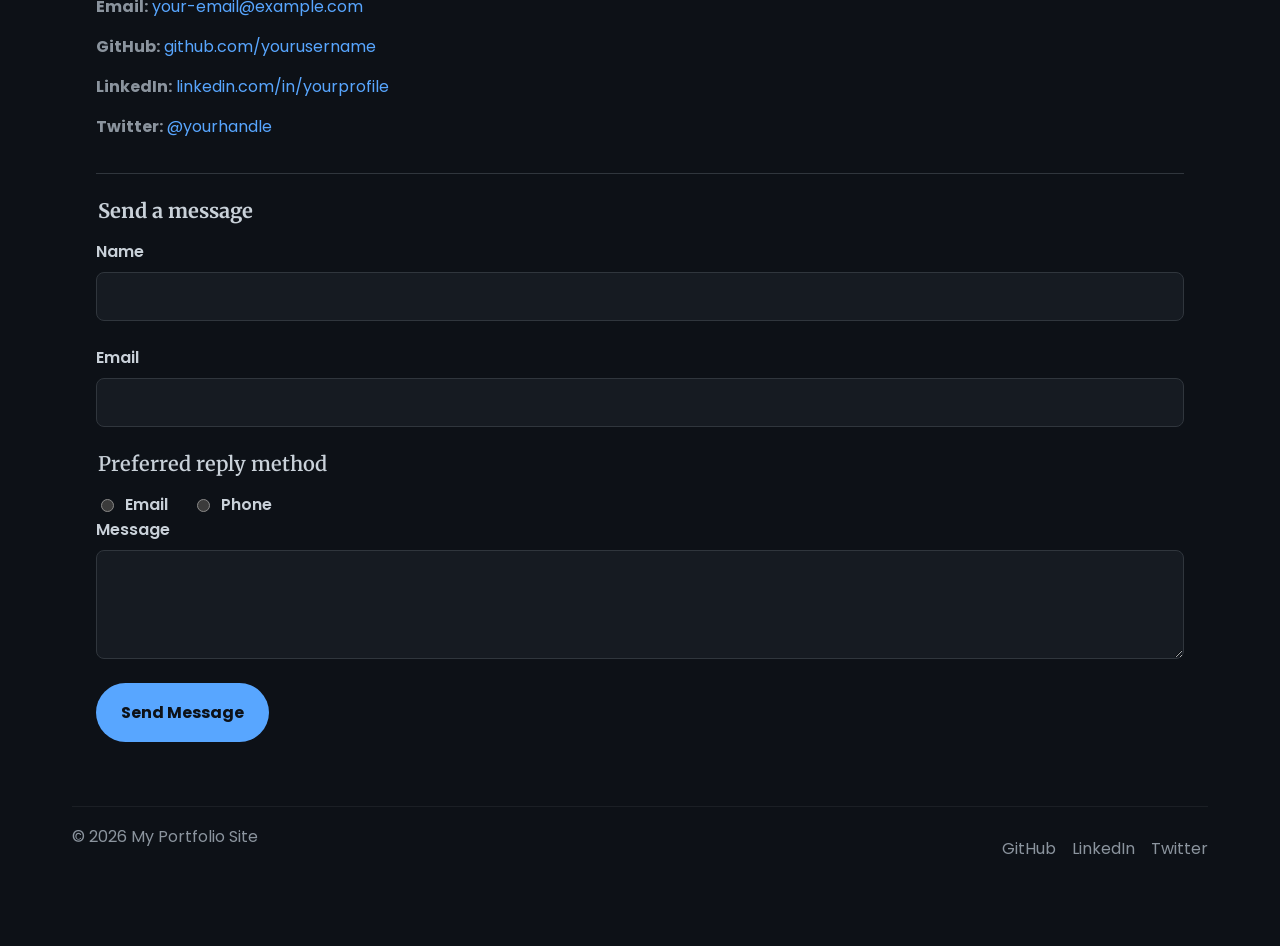
==== commit beac9a26: "Merge remote-tracking branch 'origin/main' into devin/1786561467-shared-utilities" ====
--- a/pages/about.html
+++ b/pages/about.html
@@ -5,22 +5,13 @@
     <meta name="viewport" content="width=device-width, initial-scale=1.0">
     <title>About &amp; Contact - My Portfolio</title>
     <link rel="stylesheet" href="../assets/css/styles.css">
+    <script src="../assets/js/site-chrome.js"></script>
 </head>
 <body>
     <div class="site-wrapper">
 
     <!-- Shared Navigation -->
-    <header class="site-header">
-        <nav class="header-nav" aria-label="Primary navigation">
-            <a class="header-brand" href="../index.html">Developer Portfolio</a>
-            <div class="header-links">
-                <a href="../index.html">Home</a>
-                <a href="projects.html">Projects</a>
-                <a href="about.html" aria-current="page">About &amp; Contact</a>
-                <a href="combined.html">Combined</a>
-            </div>
-        </nav>
-    </header>
+    <site-header root="../" current="about"></site-header>
 
     <!-- Page Content -->
     <main class="page-main">
@@ -134,13 +125,13 @@
 
                     <div class="form-field">
                         <label for="contact-name">Name</label>
-                        <input id="contact-name" name="name" type="text" autocomplete="name" data-label="Name" required aria-describedby="name-error">
-                        <p class="error-message" id="name-error">Name is required.</p>
+                        <input id="contact-name" name="name" type="text" autocomplete="name" required aria-describedby="name-error">
+                        <p class="error-message" id="name-error">Enter your name.</p>
                     </div>
 
                     <div class="form-field">
                         <label for="contact-email">Email</label>
-                        <input id="contact-email" name="email" type="email" autocomplete="email" data-label="Email" required aria-describedby="email-error">
+                        <input id="contact-email" name="email" type="email" autocomplete="email" required aria-describedby="email-error">
                         <p class="error-message" id="email-error">Enter a valid email address.</p>
                     </div>
 
@@ -161,8 +152,8 @@
 
                     <div class="form-field">
                         <label for="contact-message">Message</label>
-                        <textarea id="contact-message" name="message" rows="5" data-label="Message" required aria-describedby="message-error"></textarea>
-                        <p class="error-message" id="message-error">Message is required.</p>
+                        <textarea id="contact-message" name="message" rows="5" required aria-describedby="message-error"></textarea>
+                        <p class="error-message" id="message-error">Enter a brief message.</p>
                     </div>
 
                     <button class="cta-button" type="submit">Send Message</button>
@@ -173,15 +164,8 @@
     </main>
 
     <!-- Footer Element -->
-    <footer class="site-footer">
-        <p>&copy; 2026 My Portfolio Site</p>
-        <div class="footer-links">
-            <a href="https://github.com" target="_blank" rel="noopener noreferrer">GitHub</a>
-            <a href="https://linkedin.com" target="_blank" rel="noopener noreferrer">LinkedIn</a>
-            <a href="https://twitter.com" target="_blank" rel="noopener noreferrer">Twitter</a>
-        </div>
-    </footer>
+    <site-footer></site-footer>
     </div>
-    <script src="../scripts.js"></script>
+    <script src="../assets/js/contact-form.js"></script>
 </body>
 </html>
--- a/assets/css/styles.css
+++ b/assets/css/styles.css
@@ -7,7 +7,9 @@
     --bg: #0d1117;
     --surface: #161b22;
     --surface-strong: #21262d;
+    --surface-soft: rgba(255, 255, 255, 0.03);
     --border: #30363d;
+    --border-soft: rgba(115, 132, 145, 0.12);
     --accent: #58a6ff;
     --accent-strong: #79c0ff;
     --text: #c9d1d9;
@@ -69,6 +71,13 @@
     max-width: 1200px;
     margin: 0 auto;
     padding: 0 var(--space-3) var(--space-6);
+}
+
+/* Shared chrome custom elements are transparent wrappers so the header can
+   stay sticky relative to the page. */
+site-header,
+site-footer {
+    display: contents;
 }
 
 .site-header,
@@ -246,13 +255,6 @@
     }
 }
 
-.comparison-card {
-    background: rgba(255, 255, 255, 0.03);
-    border: 1px solid rgba(115, 132, 145, 0.12);
-    border-radius: 18px;
-    padding: 24px;
-}
-
 .comparison-card h3 {
     margin-top: 0;
     color: var(--accent);
@@ -273,8 +275,8 @@
 }
 
 .preview-panel {
-    background: rgba(255, 255, 255, 0.03);
-    border: 1px solid rgba(115, 132, 145, 0.12);
+    background: var(--surface-soft);
+    border: 1px solid var(--border-soft);
     border-radius: var(--radius-md);
     overflow: hidden;
     display: grid;
@@ -287,7 +289,7 @@
     align-items: flex-start;
     gap: var(--space-2);
     padding: var(--space-2) var(--space-3);
-    border-bottom: 1px solid rgba(115, 132, 145, 0.12);
+    border-bottom: 1px solid var(--border-soft);
 }
 
 .panel-heading h3 {
@@ -337,6 +339,7 @@
     color: var(--text);
 }
 
+.comparison-card,
 .project-card,
 .related-project-card,
 .skill-category,
@@ -354,6 +357,7 @@
     padding: 24px;
 }
 
+.comparison-card,
 .project-card,
 .related-project-card,
 .skill-category,
@@ -363,8 +367,8 @@
 .project-links .link-group,
 .tech-stack-item {
     border-radius: 18px;
-    background: rgba(255, 255, 255, 0.03);
-    border: 1px solid rgba(115, 132, 145, 0.12);
+    background: var(--surface-soft);
+    border: 1px solid var(--border-soft);
 }
 
 .project-card h2,
@@ -410,7 +414,7 @@
     padding: var(--space-1) var(--space-2);
     border-radius: 999px;
     background: rgba(88, 166, 255, 0.12);
-    color: var(--muted);
+    color: var(--text);
     font-size: 0.85rem;
 }
 
@@ -546,7 +550,7 @@
 
 .code-snippet {
     background: #010409;
-    border: 1px solid rgba(115, 132, 145, 0.12);
+    border: 1px solid var(--border-soft);
     overflow-x: auto;
 }
 
@@ -711,6 +715,7 @@
 }
 
 /* Small utility classes */
+.wf-note { font-size: 0.85em; }
 .text-muted { color: var(--muted); }
 .text-center { text-align: center; }
 .mb-1 { margin-bottom: var(--space-1); }
@@ -850,15 +855,6 @@
     border-bottom: 2px solid var(--accent-strong);
 }
 
-.tag,
-.skill-tag,
-.category-badge,
-.status-badge,
-.year,
-.filter-btn {
-    color: var(--text);
-}
-
 .contact-form {
     margin-top: var(--space-4);
     padding-top: var(--space-3);
@@ -932,7 +928,3 @@
     color: var(--success);
     font-weight: 700;
 }
-
-.form-status.is-error {
-    color: #ffb4ab;
-}
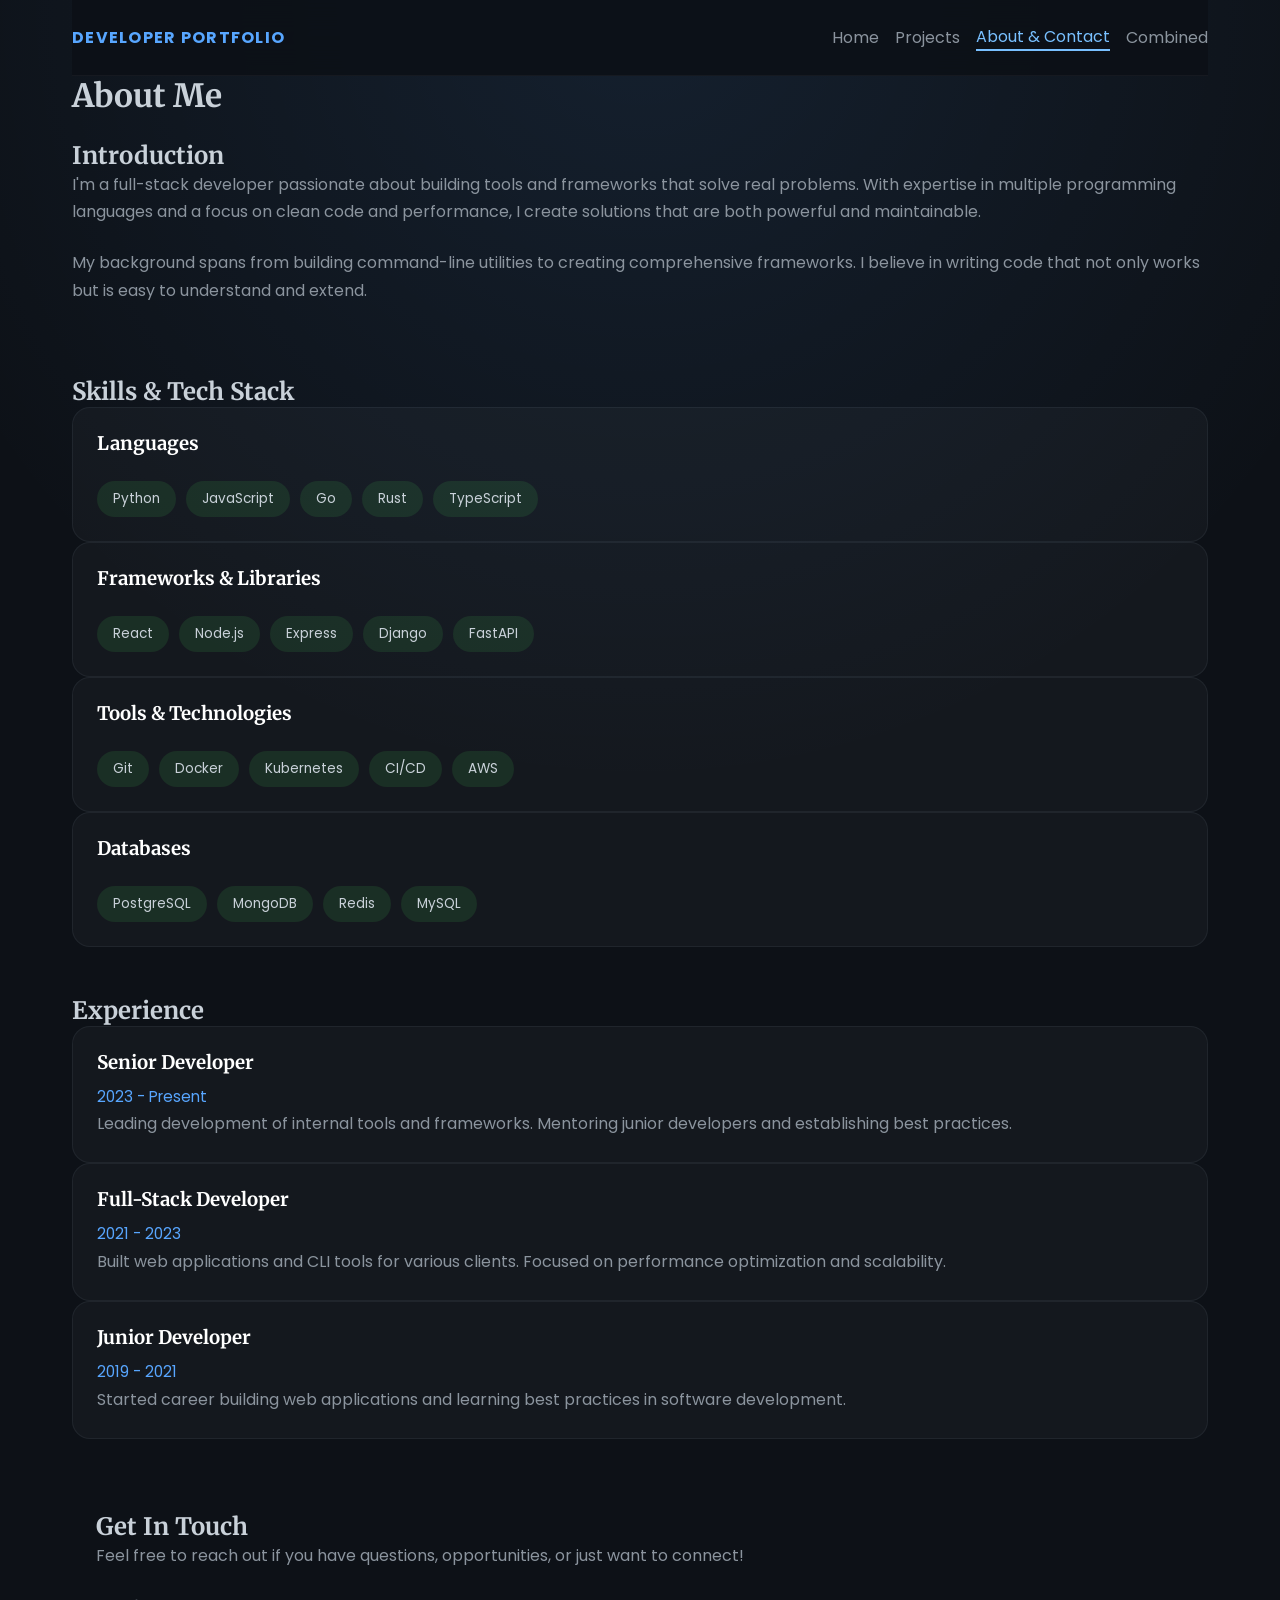
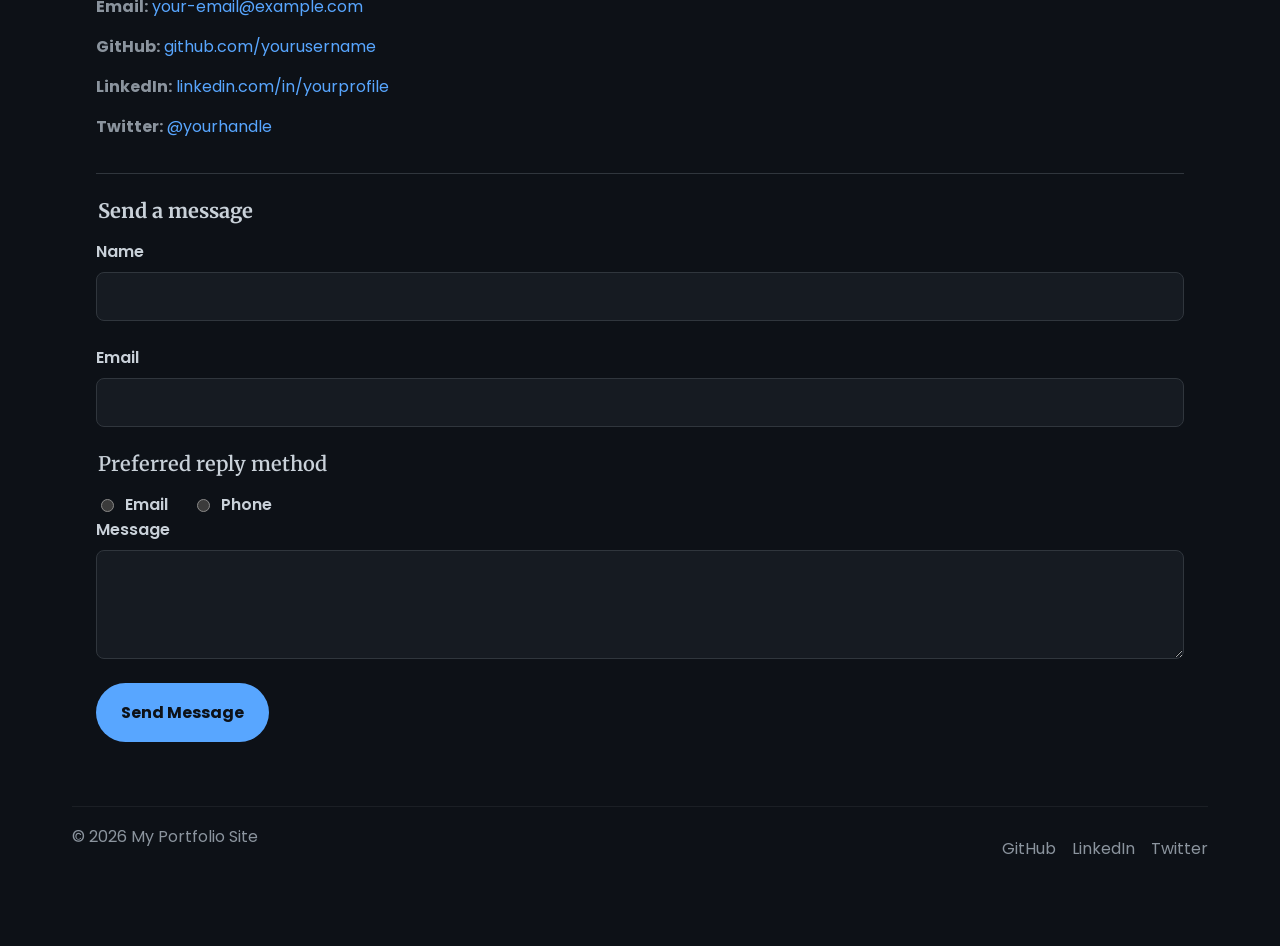
==== commit 48ab0c6c: "Merge origin/main, dropping reverted per-field messages Co-Authored-By: Devin AI <158243242+devin-ai" ====
--- a/pages/about.html
+++ b/pages/about.html
@@ -5,13 +5,22 @@
     <meta name="viewport" content="width=device-width, initial-scale=1.0">
     <title>About &amp; Contact - My Portfolio</title>
     <link rel="stylesheet" href="../assets/css/styles.css">
-    <script src="../assets/js/site-chrome.js"></script>
 </head>
 <body>
     <div class="site-wrapper">
 
     <!-- Shared Navigation -->
-    <site-header root="../" current="about"></site-header>
+    <header class="site-header">
+        <nav class="header-nav" aria-label="Primary navigation">
+            <a class="header-brand" href="../index.html">Developer Portfolio</a>
+            <div class="header-links">
+                <a href="../index.html">Home</a>
+                <a href="projects.html">Projects</a>
+                <a href="about.html" aria-current="page">About &amp; Contact</a>
+                <a href="combined.html">Combined</a>
+            </div>
+        </nav>
+    </header>
 
     <!-- Page Content -->
     <main class="page-main">
@@ -164,8 +173,15 @@
     </main>
 
     <!-- Footer Element -->
-    <site-footer></site-footer>
+    <footer class="site-footer">
+        <p>&copy; 2026 My Portfolio Site</p>
+        <div class="footer-links">
+            <a href="https://github.com" target="_blank" rel="noopener noreferrer">GitHub</a>
+            <a href="https://linkedin.com" target="_blank" rel="noopener noreferrer">LinkedIn</a>
+            <a href="https://twitter.com" target="_blank" rel="noopener noreferrer">Twitter</a>
+        </div>
+    </footer>
     </div>
-    <script src="../assets/js/contact-form.js"></script>
+    <script src="../scripts.js"></script>
 </body>
 </html>
--- a/assets/css/styles.css
+++ b/assets/css/styles.css
@@ -7,9 +7,7 @@
     --bg: #0d1117;
     --surface: #161b22;
     --surface-strong: #21262d;
-    --surface-soft: rgba(255, 255, 255, 0.03);
     --border: #30363d;
-    --border-soft: rgba(115, 132, 145, 0.12);
     --accent: #58a6ff;
     --accent-strong: #79c0ff;
     --text: #c9d1d9;
@@ -71,13 +69,6 @@
     max-width: 1200px;
     margin: 0 auto;
     padding: 0 var(--space-3) var(--space-6);
-}
-
-/* Shared chrome custom elements are transparent wrappers so the header can
-   stay sticky relative to the page. */
-site-header,
-site-footer {
-    display: contents;
 }
 
 .site-header,
@@ -255,6 +246,13 @@
     }
 }
 
+.comparison-card {
+    background: rgba(255, 255, 255, 0.03);
+    border: 1px solid rgba(115, 132, 145, 0.12);
+    border-radius: 18px;
+    padding: 24px;
+}
+
 .comparison-card h3 {
     margin-top: 0;
     color: var(--accent);
@@ -275,8 +273,8 @@
 }
 
 .preview-panel {
-    background: var(--surface-soft);
-    border: 1px solid var(--border-soft);
+    background: rgba(255, 255, 255, 0.03);
+    border: 1px solid rgba(115, 132, 145, 0.12);
     border-radius: var(--radius-md);
     overflow: hidden;
     display: grid;
@@ -289,7 +287,7 @@
     align-items: flex-start;
     gap: var(--space-2);
     padding: var(--space-2) var(--space-3);
-    border-bottom: 1px solid var(--border-soft);
+    border-bottom: 1px solid rgba(115, 132, 145, 0.12);
 }
 
 .panel-heading h3 {
@@ -339,7 +337,6 @@
     color: var(--text);
 }
 
-.comparison-card,
 .project-card,
 .related-project-card,
 .skill-category,
@@ -357,7 +354,6 @@
     padding: 24px;
 }
 
-.comparison-card,
 .project-card,
 .related-project-card,
 .skill-category,
@@ -367,8 +363,8 @@
 .project-links .link-group,
 .tech-stack-item {
     border-radius: 18px;
-    background: var(--surface-soft);
-    border: 1px solid var(--border-soft);
+    background: rgba(255, 255, 255, 0.03);
+    border: 1px solid rgba(115, 132, 145, 0.12);
 }
 
 .project-card h2,
@@ -414,7 +410,7 @@
     padding: var(--space-1) var(--space-2);
     border-radius: 999px;
     background: rgba(88, 166, 255, 0.12);
-    color: var(--text);
+    color: var(--muted);
     font-size: 0.85rem;
 }
 
@@ -550,7 +546,7 @@
 
 .code-snippet {
     background: #010409;
-    border: 1px solid var(--border-soft);
+    border: 1px solid rgba(115, 132, 145, 0.12);
     overflow-x: auto;
 }
 
@@ -715,7 +711,6 @@
 }
 
 /* Small utility classes */
-.wf-note { font-size: 0.85em; }
 .text-muted { color: var(--muted); }
 .text-center { text-align: center; }
 .mb-1 { margin-bottom: var(--space-1); }
@@ -855,6 +850,15 @@
     border-bottom: 2px solid var(--accent-strong);
 }
 
+.tag,
+.skill-tag,
+.category-badge,
+.status-badge,
+.year,
+.filter-btn {
+    color: var(--text);
+}
+
 .contact-form {
     margin-top: var(--space-4);
     padding-top: var(--space-3);
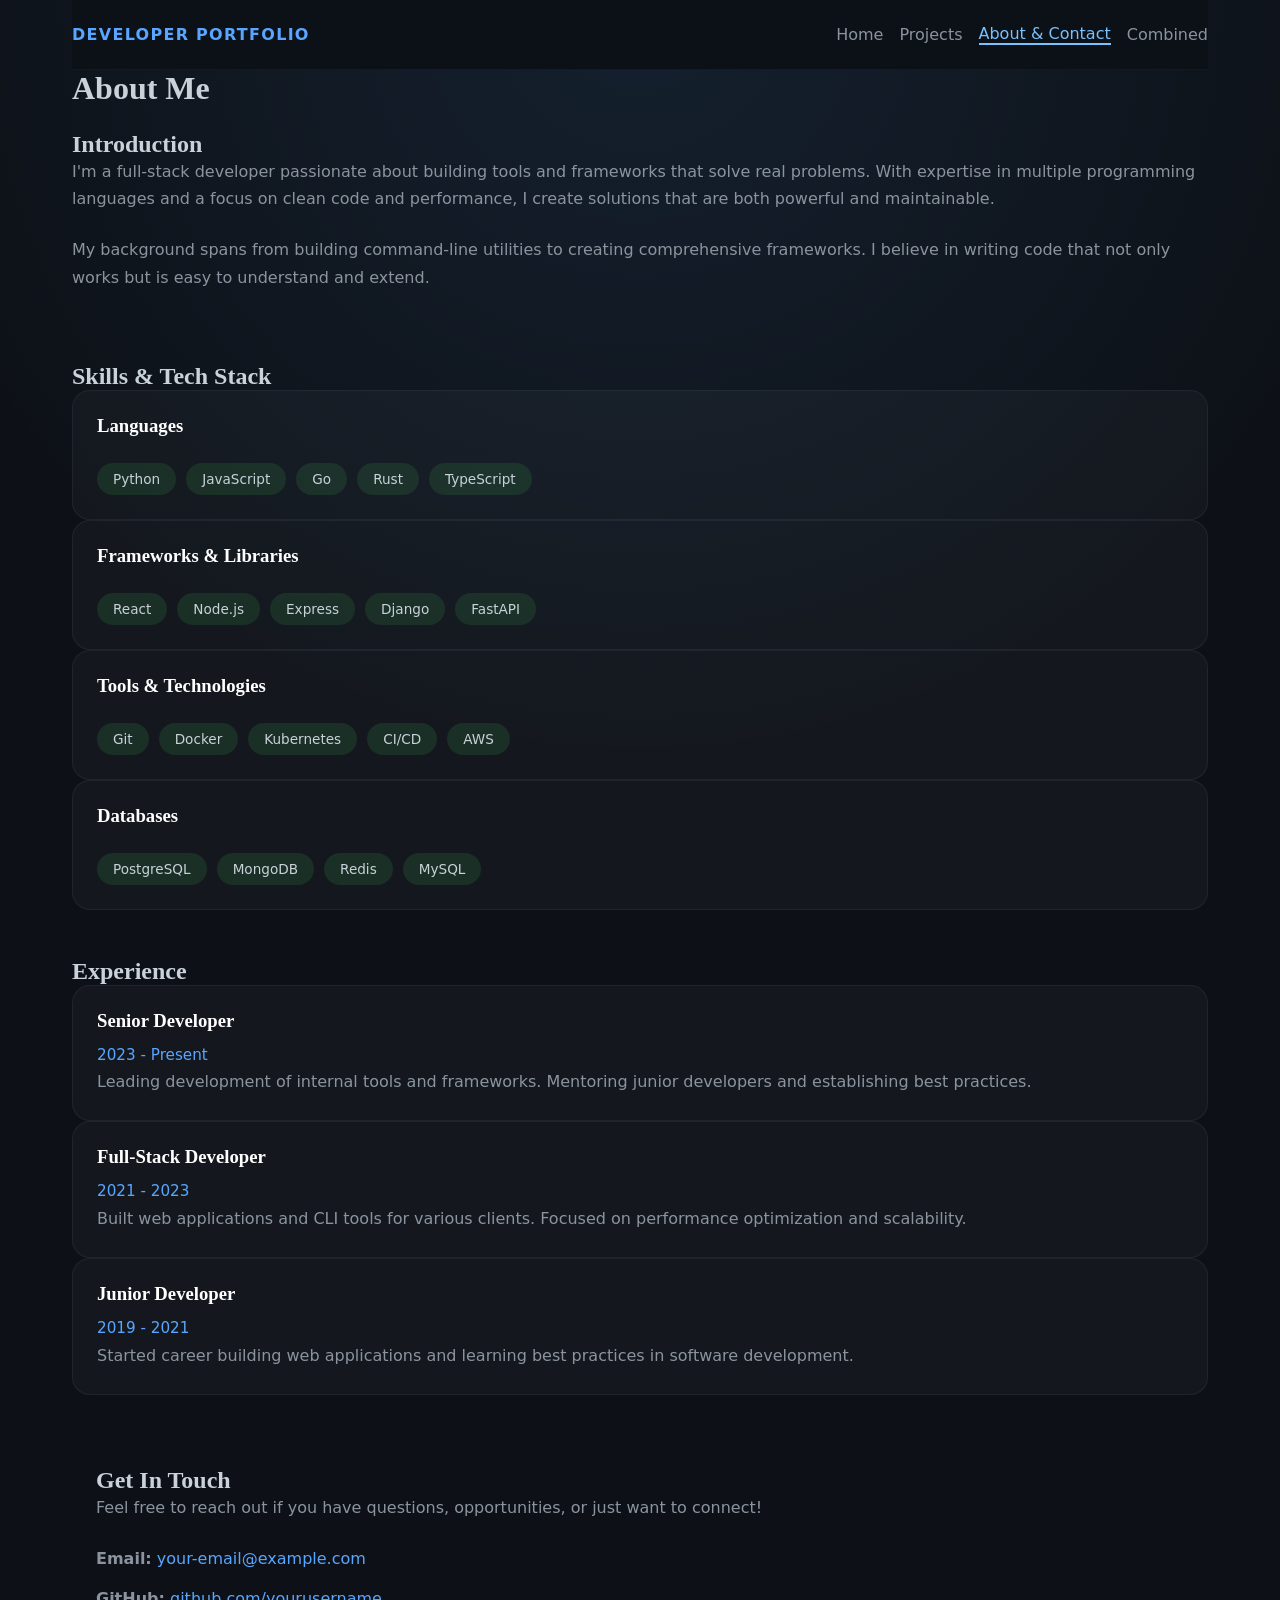
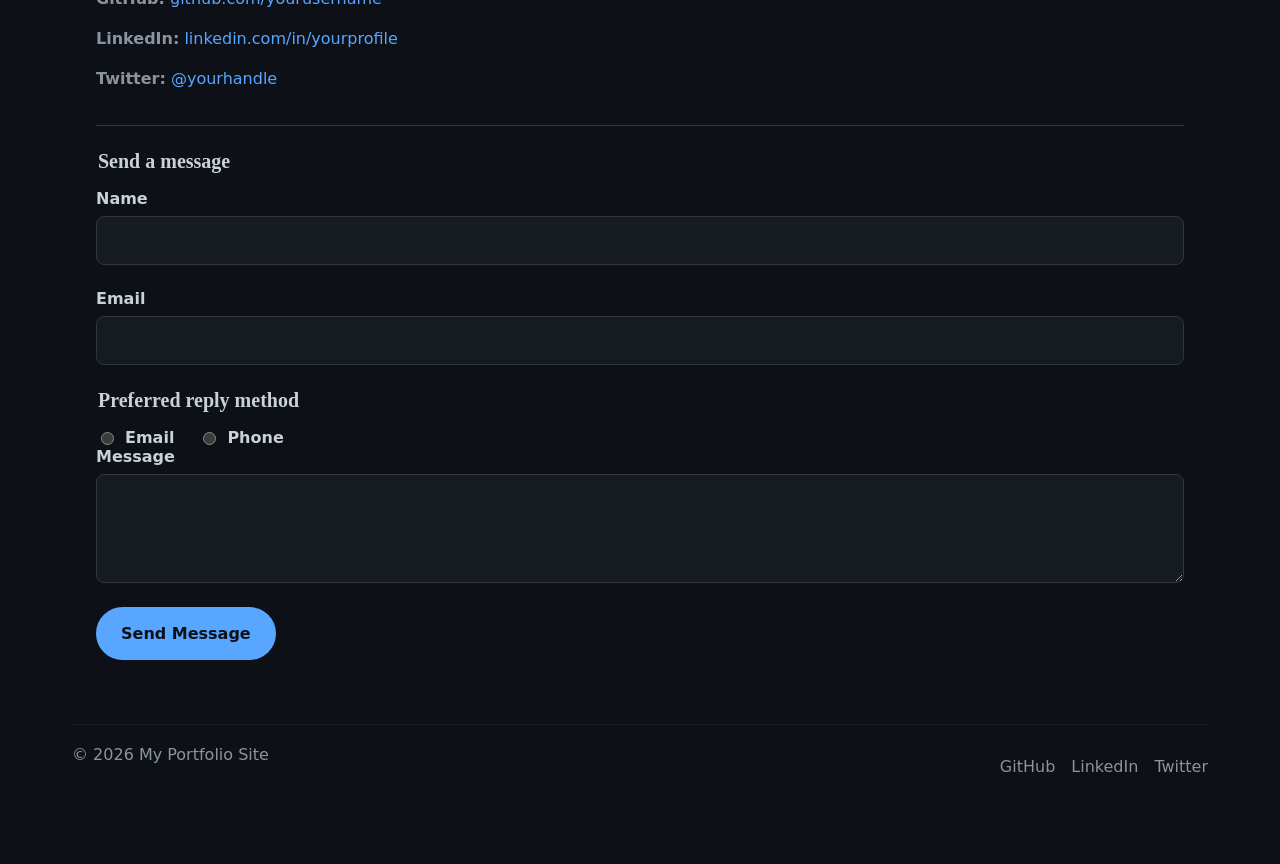
==== commit f1c4fb5c: "Merge pull request #3 from ASharlayne/devin/1786561371-security-hardening Security hardening: CSP, r" ====
--- a/pages/about.html
+++ b/pages/about.html
@@ -3,6 +3,8 @@
 <head>
     <meta charset="UTF-8">
     <meta name="viewport" content="width=device-width, initial-scale=1.0">
+    <meta http-equiv="Content-Security-Policy" content="default-src 'self'; script-src 'self'; style-src 'self' 'unsafe-inline' https://fonts.googleapis.com; font-src https://fonts.gstatic.com; img-src 'self' data:; frame-src 'self'; object-src 'none'; base-uri 'none'; form-action 'self'">
+    <meta name="referrer" content="strict-origin-when-cross-origin">
     <title>About &amp; Contact - My Portfolio</title>
     <link rel="stylesheet" href="../assets/css/styles.css">
 </head>
